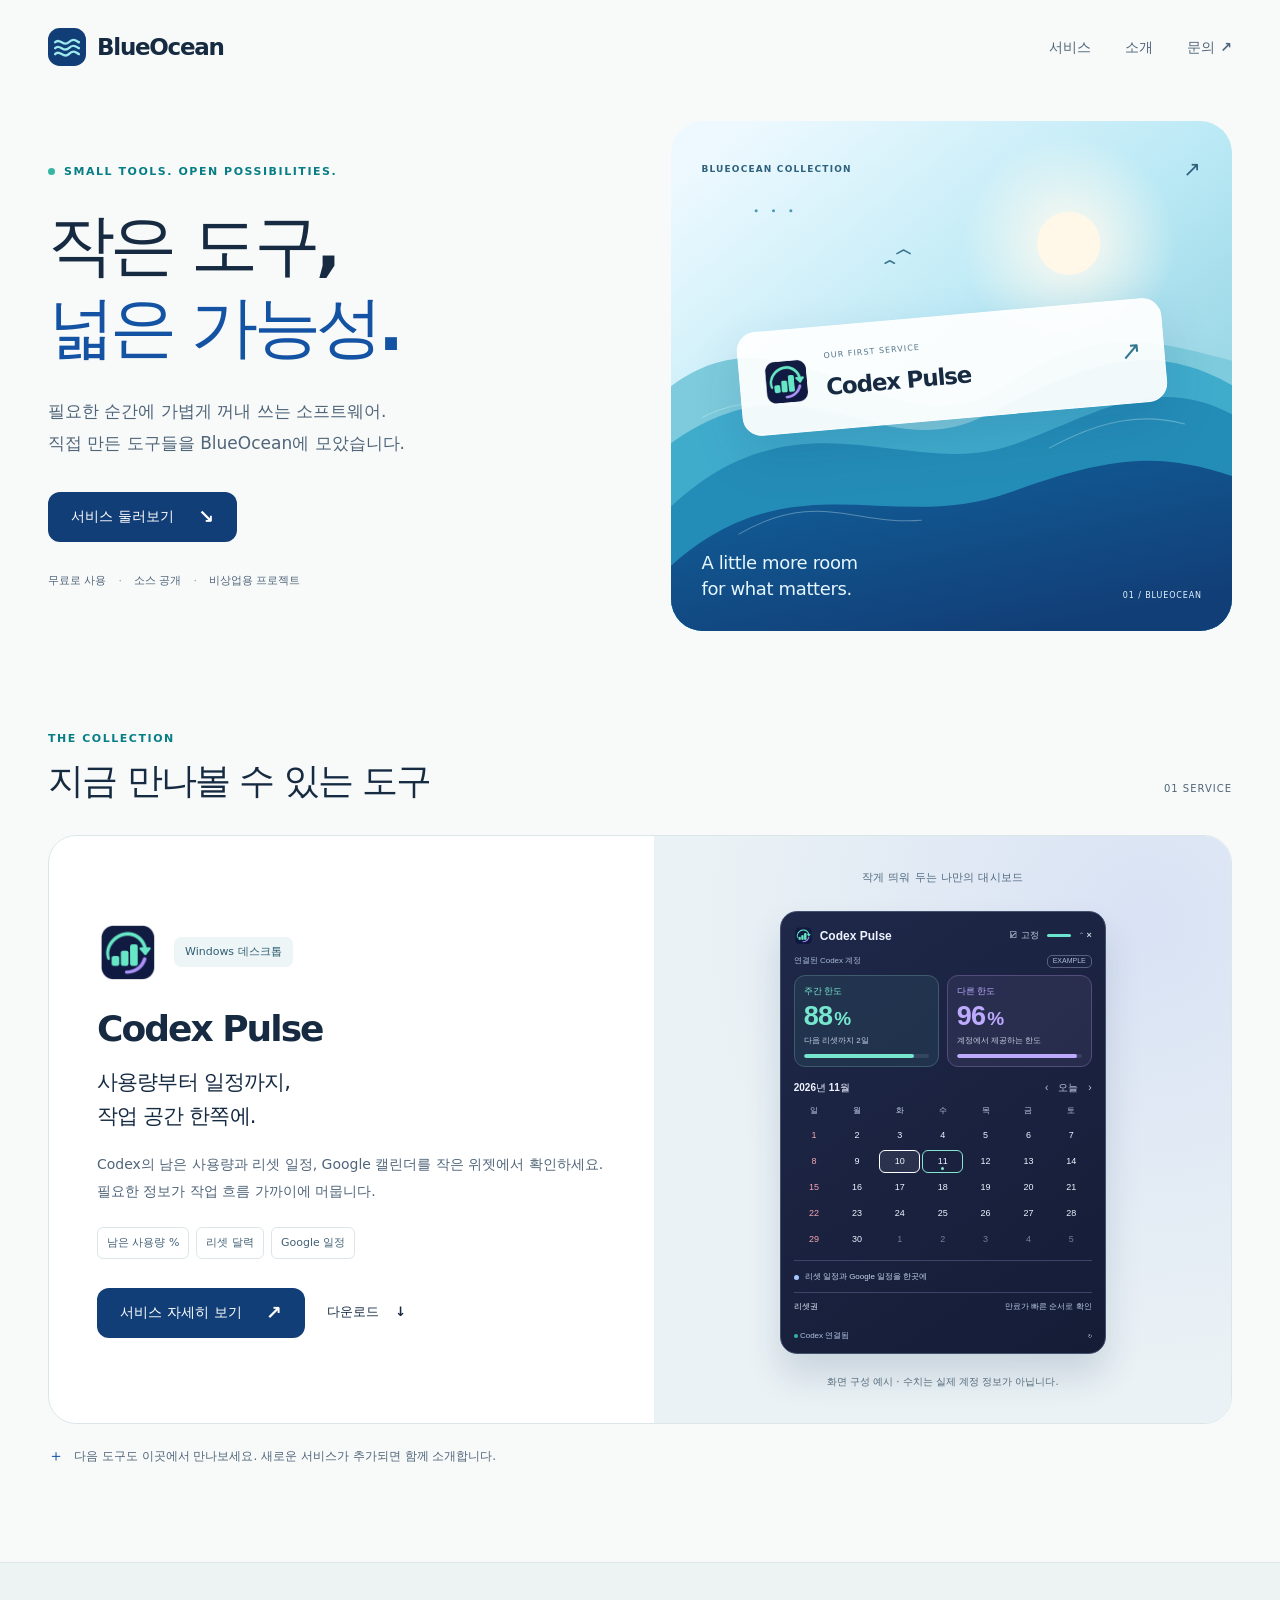
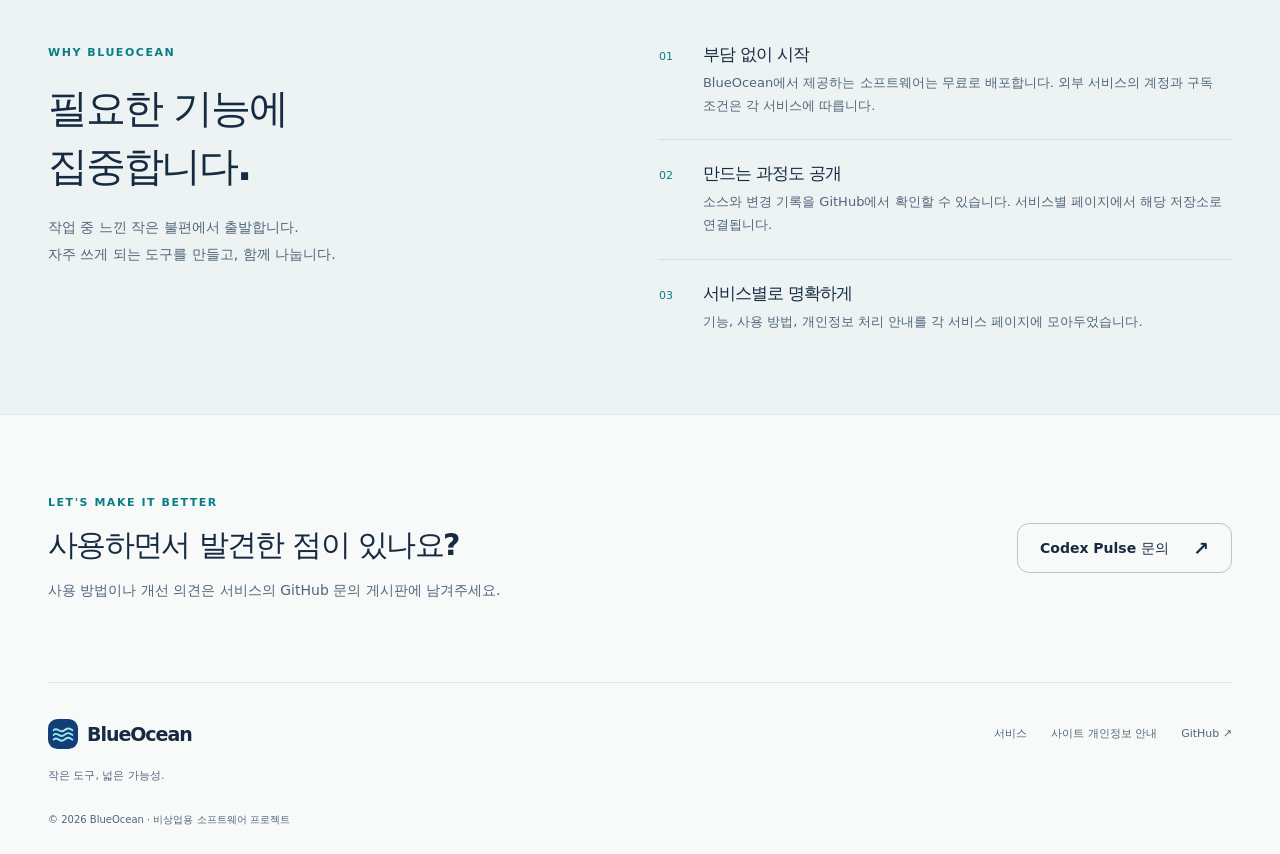
==== public/index.html @ f85aa11f "Build BlueOcean service hub with Codex Pulse pages" ====
<!doctype html>
<html lang="ko">
<head>
  <meta charset="utf-8">
  <meta name="viewport" content="width=device-width, initial-scale=1">
  <meta name="description" content="BlueOcean은 직접 만든 무료 소프트웨어를 소개하고 공유하는 비상업용 프로젝트입니다. 첫 번째 서비스 Codex Pulse를 만나보세요.">
  <meta name="theme-color" content="#f8faf9">
  <meta property="og:title" content="BlueOcean — 작은 도구, 넓은 가능성">
  <meta property="og:description" content="필요한 순간에 가볍게 꺼내 쓰는 도구. BlueOcean의 첫 번째 서비스 Codex Pulse를 만나보세요.">
  <meta property="og:type" content="website">
  <title>BlueOcean — 작은 도구, 넓은 가능성</title>
  <link rel="icon" href="assets/blueocean.svg" type="image/svg+xml">
  <link rel="stylesheet" href="assets/styles.css">
</head>
<body>
  <a class="skip-link" href="#main">본문으로 이동</a>
  <header class="site-header shell">
    <a class="brand" href="./" aria-label="BlueOcean 홈"><img src="assets/blueocean.svg" width="38" height="38" alt=""><span>BlueOcean</span></a>
    <nav aria-label="주 메뉴"><a href="#services">서비스</a><a href="#about">소개</a><a href="#support">문의<span aria-hidden="true"> ↗</span></a></nav>
  </header>
  <main id="main">
    <section class="home-hero shell" aria-labelledby="hero-title">
      <div class="hero-copy">
        <p class="eyebrow"><span class="status-dot" aria-hidden="true"></span> SMALL TOOLS. OPEN POSSIBILITIES.</p>
        <h1 id="hero-title">작은 도구,<br><span>넓은 가능성.</span></h1>
        <p class="hero-description">필요한 순간에 가볍게 꺼내 쓰는 소프트웨어.<br class="desktop-break"> 직접 만든 도구들을 BlueOcean에 모았습니다.</p>
        <a class="button primary" href="#services">서비스 둘러보기 <span aria-hidden="true">↘</span></a>
        <div class="hero-notes"><span>무료로 사용</span><span>소스 공개</span><span>비상업용 프로젝트</span></div>
      </div>
      <div class="ocean-scene">
        <img class="ocean-art" src="assets/ocean.svg" alt="밝은 하늘 아래 여러 겹의 푸른 파도가 이어지는 바다 일러스트" width="1100" height="1000" fetchpriority="high">
        <div class="scene-topline"><span>BLUEOCEAN COLLECTION</span><span aria-hidden="true">↗</span></div>
        <a class="floating-service" href="codexpulse/"><img src="assets/codexpulse.png" width="48" height="48" alt=""><span><small>OUR FIRST SERVICE</small><strong>Codex Pulse</strong></span><span class="floating-arrow" aria-hidden="true">↗</span></a>
        <div class="scene-caption"><span>A little more room<br>for what matters.</span><span class="scene-coordinate">01 / BLUEOCEAN</span></div>
      </div>
    </section>

    <section class="services-section shell" id="services" aria-labelledby="services-title">
      <div class="section-heading"><div><p class="eyebrow">THE COLLECTION</p><h2 id="services-title">지금 만나볼 수 있는 도구</h2></div><span class="section-count">01 SERVICE</span></div>
      <article class="service-feature">
        <div class="service-copy">
          <div class="service-identity"><img src="assets/codexpulse.png" width="62" height="62" alt=""><span class="tag">Windows 데스크톱</span></div>
          <h3>Codex Pulse</h3>
          <p class="service-summary">사용량부터 일정까지,<br>작업 공간 한쪽에.</p>
          <p class="body-copy">Codex의 남은 사용량과 리셋 일정, Google 캘린더를 작은 위젯에서 확인하세요. 필요한 정보가 작업 흐름 가까이에 머뭅니다.</p>
          <ul class="feature-tags" aria-label="주요 기능"><li>남은 사용량 %</li><li>리셋 달력</li><li>Google 일정</li></ul>
          <div class="actions"><a class="button primary" href="codexpulse/">서비스 자세히 보기 <span aria-hidden="true">↗</span></a><a class="text-link" href="codexpulse/#download">다운로드 <span aria-hidden="true">↓</span></a></div>
        </div>
        <div class="product-stage">
          <span class="stage-label">작게 띄워 두는 나만의 대시보드</span>
          <div class="widget-preview" role="img" aria-label="Codex Pulse 구성 예시: 주간 한도는 민트색, 다른 한도는 보라색이며 아래에 달력과 리셋권 목록이 표시됩니다. 수치는 예시입니다.">
            <div class="widget-title"><span><img src="assets/codexpulse.png" width="19" height="19" alt="">Codex Pulse</span><span class="widget-controls" aria-hidden="true">☑ 고정 <i></i>⌃ ×</span></div>
            <div class="widget-account">연결된 Codex 계정 <span>EXAMPLE</span></div>
            <div class="widget-limits"><div class="limit mint"><span>주간 한도</span><strong>88<small>%</small></strong><span>다음 리셋까지 2일</span><div class="progress"><i></i></div></div><div class="limit violet"><span>다른 한도</span><strong>96<small>%</small></strong><span>계정에서 제공하는 한도</span><div class="progress"><i></i></div></div></div>
            <div class="widget-month"><strong>2026년 11월</strong><span aria-hidden="true">‹　오늘　›</span></div>
            <div class="mini-calendar" aria-hidden="true"><b>일</b><b>월</b><b>화</b><b>수</b><b>목</b><b>금</b><b>토</b><span>1</span><span>2</span><span>3</span><span>4</span><span>5</span><span>6</span><span>7</span><span>8</span><span>9</span><span class="selected">10</span><span class="reset-day">11<i></i></span><span>12</span><span>13</span><span>14</span><span>15</span><span>16</span><span>17</span><span>18</span><span>19</span><span>20</span><span>21</span><span>22</span><span>23</span><span>24</span><span>25</span><span>26</span><span>27</span><span>28</span><span>29</span><span>30</span><span class="outside">1</span><span class="outside">2</span><span class="outside">3</span><span class="outside">4</span><span class="outside">5</span></div>
            <div class="widget-events"><span class="calendar-dot" aria-hidden="true"></span><span>리셋 일정과 Google 일정을 한곳에</span></div>
            <div class="widget-reset"><strong>리셋권</strong><span>만료가 빠른 순서로 확인</span></div>
            <div class="widget-footer"><span><i class="status-dot"></i> Codex 연결됨</span><span aria-hidden="true">↻</span></div>
          </div>
          <p class="preview-caption">화면 구성 예시 · 수치는 실제 계정 정보가 아닙니다.</p>
        </div>
      </article>
      <p class="collection-note"><span aria-hidden="true">＋</span> 다음 도구도 이곳에서 만나보세요. 새로운 서비스가 추가되면 함께 소개합니다.</p>
    </section>

    <section class="about-section" id="about" aria-labelledby="about-title"><div class="shell about-grid">
      <div><p class="eyebrow">WHY BLUEOCEAN</p><h2 id="about-title">필요한 기능에<br>집중합니다.</h2><p class="body-copy">작업 중 느낀 작은 불편에서 출발합니다.<br>자주 쓰게 되는 도구를 만들고, 함께 나눕니다.</p></div>
      <div class="principles"><div><span>01</span><div><h3>부담 없이 시작</h3><p>BlueOcean에서 제공하는 소프트웨어는 무료로 배포합니다. 외부 서비스의 계정과 구독 조건은 각 서비스에 따릅니다.</p></div></div><div><span>02</span><div><h3>만드는 과정도 공개</h3><p>소스와 변경 기록을 GitHub에서 확인할 수 있습니다. 서비스별 페이지에서 해당 저장소로 연결됩니다.</p></div></div><div><span>03</span><div><h3>서비스별로 명확하게</h3><p>기능, 사용 방법, 개인정보 처리 안내를 각 서비스 페이지에 모아두었습니다.</p></div></div></div>
    </div></section>

    <section class="support-section shell" id="support" aria-labelledby="support-title"><div><p class="eyebrow">LET'S MAKE IT BETTER</p><h2 id="support-title">사용하면서 발견한 점이 있나요?</h2><p class="body-copy">사용 방법이나 개선 의견은 서비스의 GitHub 문의 게시판에 남겨주세요.</p></div><a class="button secondary" href="https://github.com/BTL-LaserInnovation/CodexPulse/issues">Codex Pulse 문의 <span aria-hidden="true">↗</span></a></section>
  </main>
  <footer class="site-footer shell"><div><a class="brand" href="./"><img src="assets/blueocean.svg" width="30" height="30" alt=""><span>BlueOcean</span></a><p>작은 도구, 넓은 가능성.</p></div><div class="footer-links"><a href="#services">서비스</a><a href="privacy.html">사이트 개인정보 안내</a><a href="https://github.com/BTL-LaserInnovation">GitHub ↗</a></div><p class="copyright">© 2026 BlueOcean · 비상업용 소프트웨어 프로젝트</p></footer>
</body>
</html>
---- public/assets/styles.css ----
@charset "UTF-8";
:root{--ink:#162b42;--muted:#50657a;--blue:#1453a4;--blue-dark:#123e77;--teal:#077e86;--paper:#f8faf9;--line:#dce6e9;--soft:#edf4f5;--radius:28px;font-family:"Segoe UI","Malgun Gothic",system-ui,sans-serif;color-scheme:light;font-synthesis:none;text-rendering:optimizeLegibility}
*{box-sizing:border-box}html{scroll-behavior:smooth;scroll-padding-top:30px}body{margin:0;background:var(--paper);color:var(--ink);line-height:1.75;-webkit-font-smoothing:antialiased}img{display:block;max-width:100%;height:auto}a{color:var(--blue);text-underline-offset:4px}a:hover{color:var(--teal)}a:focus-visible,summary:focus-visible{outline:3px solid #008eaa;outline-offset:6px;border-radius:6px}h1,h2,h3,p{margin-top:0}h1,h2,h3{line-height:1.3;letter-spacing:-.055em}p{word-break:keep-all;overflow-wrap:break-word}h2{font-size:clamp(28px,3.2vw,40px);font-weight:750}button,a{-webkit-tap-highlight-color:transparent}.shell{width:min(1200px,calc(100% - 96px));margin-inline:auto}.skip-link{position:absolute;top:-100px;left:20px;background:var(--ink);color:white;padding:12px 18px;z-index:10}.skip-link:focus{top:12px}.site-header{display:flex;justify-content:space-between;align-items:center;padding-block:27px;gap:24px}.brand{display:inline-flex;align-items:center;gap:11px;color:var(--ink);text-decoration:none;font-size:23px;letter-spacing:-.055em;font-weight:800;white-space:nowrap}.brand:hover{color:var(--blue)}.site-header nav{display:flex;align-items:center;gap:34px}.site-header nav a{color:var(--muted);text-decoration:none;font-size:14px;font-weight:600}.site-header nav a:hover{color:var(--blue)}.home-hero{display:grid;grid-template-columns:1.03fr 1fr;align-items:center;gap:46px;padding-top:27px;padding-bottom:98px}.hero-copy{padding-block:24px}.eyebrow{font-size:11px;font-weight:750;letter-spacing:.14em;color:var(--teal);margin-bottom:22px;display:flex;align-items:center;gap:9px}.status-dot{display:inline-block;width:7px;height:7px;background:#36b6a0;border-radius:50%;flex:none}.hero-copy h1{font-size:clamp(44px,5.25vw,70px);font-weight:800;line-height:1.23;letter-spacing:-.07em;margin-bottom:26px}.hero-copy h1 span{color:var(--blue)}.hero-description{font-size:17px;line-height:1.9;color:var(--muted);margin-bottom:32px}.button{display:inline-flex;align-items:center;justify-content:center;gap:24px;min-height:50px;padding:12px 22px;border-radius:12px;font-size:14px;font-weight:650;line-height:1.5;text-decoration:none;border:1px solid transparent;transition:background .2s,transform .2s}.button:hover{transform:translateY(-2px)}.button span{font-size:19px;line-height:1}.primary{background:var(--blue-dark);color:white}.primary:hover{background:#195a9d;color:white}.secondary{background:transparent;border-color:#b3c7d1;color:var(--ink)}.secondary:hover{background:#e9f1f4;color:var(--blue)}.hero-notes{display:flex;flex-wrap:wrap;gap:0;margin-top:29px;font-size:11px;color:var(--muted)}.hero-notes span+span:before{content:"·";margin-inline:12px;color:#849cae}.ocean-scene{position:relative;aspect-ratio:1.1;isolation:isolate}.ocean-art{width:100%;height:100%;object-fit:cover;border-radius:32px}.scene-topline{position:absolute;inset:30px 30px auto;display:flex;justify-content:space-between;align-items:center;font-size:9px;color:#2d617c;letter-spacing:.13em;font-weight:700}.scene-topline span:last-child{font-size:21px;font-weight:400}.floating-service{position:absolute;top:38%;left:12%;right:12%;display:flex;align-items:center;gap:15px;padding:22px;background:#ffffffed;border:1px solid #fff;border-radius:19px;box-shadow:0 20px 50px #123e7726;text-decoration:none;color:var(--ink);transform:rotate(-5deg);transition:transform .3s}.floating-service:hover{transform:rotate(-2deg) translateY(-4px);color:var(--blue)}.floating-service img{border-radius:12px}.floating-service small{display:block;color:#55768b;font-size:8px;letter-spacing:.13em;margin-bottom:4px}.floating-service strong{font-size:23px;letter-spacing:-.05em}.floating-arrow{margin-left:auto;font-size:25px;color:#32758f}.scene-caption{position:absolute;inset:auto 30px 30px;display:flex;align-items:flex-end;justify-content:space-between;color:#e5f7ff;font-size:18px;line-height:1.4;letter-spacing:-.02em}.scene-coordinate{font-size:8px;letter-spacing:.11em}.services-section{padding-bottom:95px}.section-heading{display:flex;justify-content:space-between;align-items:flex-end;gap:20px;margin-bottom:30px}.section-heading .eyebrow{margin-bottom:10px}.section-heading h2{margin:0;font-size:clamp(26px,3vw,36px)}.section-count{font-size:10px;letter-spacing:.1em;white-space:nowrap;color:var(--muted);padding-bottom:7px}.service-feature{display:grid;grid-template-columns:1.05fr 1fr;overflow:hidden;background:white;border:1px solid var(--line);border-radius:var(--radius)}.service-copy{padding:49px 48px;align-self:center}.service-identity{display:flex;align-items:center;gap:15px;margin-bottom:23px}.service-identity img{border-radius:16px}.tag{display:inline-block;padding:5px 11px;background:#edf5f7;color:#315e73;border-radius:7px;font-size:11px}.service-copy h3{font-size:36px;letter-spacing:-.055em;margin-bottom:13px}.service-summary{font-size:21px;line-height:1.6;letter-spacing:-.04em;margin-bottom:18px}.body-copy{font-size:14px;color:var(--muted);line-height:1.9}.feature-tags{display:flex;flex-wrap:wrap;gap:7px;list-style:none;padding:0;margin:23px 0 29px}.feature-tags li{font-size:11px;color:#426176;padding:5px 9px;border:1px solid var(--line);border-radius:6px}.actions{display:flex;align-items:center;flex-wrap:wrap;gap:22px}.text-link{font-size:13px;color:var(--ink);text-decoration:none;font-weight:650}.text-link span{margin-left:12px}.product-stage{display:flex;flex-direction:column;align-items:center;justify-content:center;padding:32px 24px;background:radial-gradient(ellipse at 85% 15%,#d9e2f4,transparent 65%),#eaf2f5;min-width:0}.stage-label{color:#516a80;font-size:11px;letter-spacing:.025em;margin-bottom:24px}.widget-preview{width:min(100%,326px);padding:14px 13px 11px;background:linear-gradient(145deg,#1f2849,#151c36);color:#eef4ff;border:1px solid #43506e;border-radius:17px;box-shadow:0 22px 35px #16305d26;font-family:"Segoe UI","Malgun Gothic",sans-serif;font-size:10px;line-height:1.5}.widget-title{display:flex;align-items:center;justify-content:space-between;gap:8px;font-weight:700;font-size:12px}.widget-title>span:first-child{display:flex;align-items:center;gap:7px}.widget-controls{font-size:9px;color:#c2d6e1;display:flex;align-items:center;gap:8px}.widget-controls i{display:inline-block;width:24px;height:3px;border-radius:10px;background:#6ce3ce}.widget-account{display:flex;justify-content:space-between;color:#a9b9d5;font-size:8px;padding:10px 0 7px}.widget-account>span{font-size:7px;border:1px solid #586184;padding:0 5px;border-radius:5px}.widget-limits{display:grid;grid-template-columns:1fr 1fr;gap:8px}.limit{padding:9px 9px 8px;border:1px solid #3e5b6d;background:#294a5b66;border-radius:11px;display:flex;flex-direction:column;gap:1px;min-width:0}.mint{color:#76e7ce}.violet{color:#bdaaff;background:#61558433;border-color:#544c7a}.limit>span:first-child{font-size:9px;font-weight:700}.limit strong{font-size:27px;letter-spacing:-.03em;line-height:1.3}.limit strong small{font-size:19px;margin-left:2px}.limit>span:nth-of-type(2){font-size:8px;color:#c7d1e6;white-space:normal}.progress{height:4px;background:#8093b333;border-radius:10px;margin-top:6px;overflow:hidden}.progress i{display:block;width:88%;height:100%;background:#76e7ce;border-radius:10px}.violet .progress i{width:96%;background:#bdaaff}.widget-month{display:flex;justify-content:space-between;margin-top:13px;margin-bottom:6px;font-size:10px}.widget-month>span{color:#c0cce2}.mini-calendar{display:grid;grid-template-columns:repeat(7,minmax(0,1fr));text-align:center;gap:3px 2px}.mini-calendar b{font-size:8px;font-weight:500;color:#c2cee5;padding:4px 0}.mini-calendar>span{position:relative;display:grid;place-items:center;height:23px;font-size:9px;border:1px solid transparent;border-radius:6px}.mini-calendar>span:nth-child(7n+1){color:#f8a6b3}.mini-calendar .selected{border-color:#fff;background:#ffffff12}.mini-calendar .reset-day{border-color:#87e6cf}.reset-day i{position:absolute;width:3px;height:3px;border-radius:50%;background:#8de8cf;bottom:2px}.mini-calendar .outside{color:#71809d}.widget-events{display:flex;align-items:center;gap:6px;border-top:1px solid #3a4567;padding-block:10px 9px;margin-top:9px;font-size:8px;color:#c8d4eb}.calendar-dot{width:5px;height:5px;background:#a4c9ff;border-radius:50%}.widget-reset{display:flex;justify-content:space-between;font-size:8px;padding-block:8px;border-top:1px solid #3a4567}.widget-reset>span{color:#b9c8e5}.widget-footer{display:flex;justify-content:space-between;font-size:8px;color:#afc2e0;padding-top:9px}.widget-footer .status-dot{width:4px;height:4px}.preview-caption{font-size:10px;color:#526a7c;margin:19px 0 0;text-align:center}.collection-note{display:flex;gap:10px;align-items:flex-start;font-size:12px;color:var(--muted);margin:22px 0 0}.collection-note>span{color:var(--blue);font-size:16px;line-height:1.3}.about-section{padding-block:80px;background:#edf3f3;border-block:1px solid var(--line)}.about-grid{display:grid;grid-template-columns:1fr 1.1fr;gap:90px}.about-grid h2{line-height:1.45;margin-bottom:19px}.about-grid .eyebrow{margin-bottom:17px}.principles>div{display:grid;grid-template-columns:24px 1fr;gap:20px;padding-block:22px;border-bottom:1px solid #cedee0}.principles>div:first-child{padding-top:0}.principles>div:last-child{border:0;padding-bottom:0}.principles>div>span{font-size:11px;color:var(--teal);padding-top:4px}.principles h3{font-size:17px;margin:0 0 7px}.principles p{font-size:13px;color:var(--muted);margin:0}.support-section{display:flex;align-items:center;justify-content:space-between;gap:40px;padding-block:78px}.support-section .eyebrow{margin-bottom:13px}.support-section h2{font-size:clamp(24px,3vw,30px);margin-bottom:13px}.support-section .body-copy{margin:0}.support-section>.button{flex:none}.site-footer{border-top:1px solid var(--line);padding-block:35px 26px;display:grid;grid-template-columns:1fr auto;gap:25px}.site-footer .brand{font-size:19px;gap:9px}.site-footer>div>p{font-size:11px;color:var(--muted);margin:8px 0 0}.footer-links{display:flex;gap:24px;align-items:flex-start;padding-top:6px}.footer-links a{font-size:11px;color:var(--muted);text-decoration:none}.footer-links a:hover{color:var(--blue)}.copyright{grid-column:1/-1;font-size:10px;color:var(--muted);margin:0}
/* Service detail and policy pages share the BlueOcean navigation and typography. */
.breadcrumb{display:flex;gap:10px;align-items:center;font-size:12px;color:var(--muted);padding-top:26px}.breadcrumb a{text-decoration:none}.product-hero{display:grid;grid-template-columns:1.05fr 1fr;gap:68px;align-items:center;padding-block:42px 70px}.product-heading{display:flex;align-items:center;gap:16px;margin-bottom:25px}.product-heading img{border-radius:18px}.product-heading .eyebrow{margin:0 0 6px}.product-heading>div>p:last-child{font-size:12px;color:var(--muted);margin:0}.product-hero h1{font-size:clamp(36px,4.4vw,58px);line-height:1.3;margin-bottom:23px}.product-hero .hero-description{font-size:16px;margin-bottom:24px}.product-hero .product-stage{border-radius:var(--radius);padding-block:35px}.download-note{font-size:11px;color:var(--muted);margin:18px 0 0}.detail-section{padding-block:58px;border-top:1px solid var(--line)}.detail-section>.eyebrow{margin-bottom:13px}.detail-section h2{margin-bottom:28px}.detail-grid{display:grid;grid-template-columns:repeat(3,1fr);gap:35px}.detail-grid h3{font-size:19px;margin-bottom:12px}.detail-grid .number{display:block;font-size:11px;color:var(--teal);margin-bottom:16px}.detail-grid p{font-size:14px;color:var(--muted);margin:0}.google-block{display:grid;grid-template-columns:.8fr 1.2fr;gap:65px}.google-block h2{font-size:31px}.notice{padding:18px 20px;border:1px solid #c5d8e9;background:#eef4fb;color:#365d7f;border-radius:12px;font-size:13px;margin:22px 0}.notice strong{color:var(--blue-dark)}.permissions{margin:0;padding:0;list-style:none}.permissions li{padding-block:17px;border-bottom:1px solid var(--line);font-size:13px;color:var(--muted)}.permissions li:first-child{padding-top:0}.permissions strong{display:block;color:var(--ink);font-size:14px;margin-bottom:4px}.detail-section a:not(.button){font-size:inherit}.download-panel{padding:40px;background:var(--blue-dark);border-radius:var(--radius);color:white;display:grid;grid-template-columns:1fr auto;gap:24px;align-items:center}.download-panel h2{margin:0 0 14px;font-size:30px}.download-panel p{color:#d3e6f7;font-size:14px;margin:0;max-width:620px}.download-panel .button{background:#c7edf0;color:#123d56;white-space:nowrap}.download-panel .button:hover{background:#e1f9f5}.requirements{display:flex;gap:10px 28px;flex-wrap:wrap;list-style:none;padding:0;margin:22px 0 0;color:var(--muted);font-size:12px}.requirements li:before{content:"✓";margin-right:7px;color:var(--teal)}.faq-list{max-width:900px}.faq-list details{padding:20px 0;border-bottom:1px solid var(--line)}.faq-list summary{cursor:pointer;font-size:15px;font-weight:650;padding-right:12px}.faq-list details p{font-size:14px;color:var(--muted);margin:16px 0 0}.service-disclaimer{font-size:11px;color:var(--muted);padding-block:26px 42px;margin:0}.policy{max-width:850px;padding-block:45px 70px}.policy h1{font-size:clamp(32px,4vw,46px);margin-bottom:14px}.policy .updated{font-size:12px;color:var(--muted);margin-bottom:30px}.policy h2{font-size:22px;margin-top:38px;margin-bottom:13px;letter-spacing:-.035em}.policy p,.policy li{font-size:14px;color:var(--muted)}.policy li{margin-block:10px}.policy strong{color:var(--ink)}.policy ul,.policy ol{padding-left:23px}.policy code{font-family:Consolas,monospace;font-size:12px;background:#eaf0f5;color:#315879;padding:2px 5px;border-radius:4px;overflow-wrap:anywhere}.policy .eyebrow{margin-bottom:16px}.policy-nav{display:flex;flex-wrap:wrap;gap:12px 24px;border-top:1px solid var(--line);margin-top:36px;padding-top:20px;font-size:13px}.simple-header{border-bottom:1px solid var(--line)}
@media(min-width:1400px){.home-hero{gap:66px}.hero-copy h1{font-size:74px}}
@media(max-width:1000px){.shell{width:calc(100% - 64px)}.home-hero{gap:28px;padding-bottom:70px}.hero-copy h1{font-size:clamp(42px,5.6vw,58px)}.hero-description{font-size:15px}.floating-service{left:8%;right:8%;padding:17px;gap:10px}.floating-service strong{font-size:19px}.floating-service img{width:40px}.scene-caption{font-size:15px}.scene-coordinate{font-size:7px}.service-copy{padding:35px 30px}.service-copy h3{font-size:30px}.about-grid{gap:45px}.actions{gap:16px}.service-feature .button{gap:15px;padding-inline:16px}.product-hero{gap:35px}.detail-grid{gap:25px}.google-block{gap:35px}.support-section{gap:25px}}
@media(max-width:740px){.shell{width:calc(100% - 40px)}.site-header{padding-block:22px;gap:18px}.site-header .brand{font-size:21px;gap:8px}.site-header .brand img{width:32px}.site-header nav{gap:18px}.site-header nav a{font-size:12px}.home-hero{grid-template-columns:1fr;gap:30px;padding-top:10px;padding-bottom:62px}.hero-copy{padding-block:20px 0}.hero-copy h1{font-size:clamp(45px,8.5vw,62px)}.hero-description{font-size:15px}.hero-copy .eyebrow{font-size:9px}.hero-notes{margin-top:23px}.ocean-scene{aspect-ratio:1.4;width:100%;max-width:560px;justify-self:center}.ocean-art{object-position:center 62%;border-radius:24px}.scene-topline{inset:22px 24px auto}.scene-caption{inset:auto 24px 22px}.floating-service{top:35%;left:15%;right:15%;padding:17px 20px}.floating-service strong{font-size:21px}.scene-coordinate{font-size:8px}.section-heading{margin-bottom:23px}.section-heading h2{font-size:26px}.section-count{font-size:9px}.service-feature{grid-template-columns:1fr;border-radius:24px}.service-copy{padding:30px}.service-identity{margin-bottom:20px}.service-copy h3{font-size:32px}.service-summary{font-size:21px}.body-copy{font-size:14px}.product-stage{padding:30px 24px}.widget-preview{max-width:326px}.services-section{padding-bottom:60px}.collection-note{font-size:11px}.about-section{padding-block:52px}.about-grid{grid-template-columns:1fr;gap:33px}.about-grid h2{font-size:32px}.support-section{padding-block:52px;align-items:flex-start;flex-direction:column;gap:23px}.support-section h2{font-size:25px}.site-footer{grid-template-columns:1fr;gap:22px;padding-top:28px}.footer-links{flex-wrap:wrap;gap:15px 23px;padding:0}.copyright{grid-column:auto}.product-hero{grid-template-columns:1fr;gap:30px;padding-block:32px 50px}.product-hero h1{font-size:40px}.detail-section{padding-block:40px}.detail-section h2{font-size:28px}.detail-grid{grid-template-columns:1fr;gap:30px}.detail-grid .number{margin-bottom:8px}.google-block{grid-template-columns:1fr;gap:20px}.google-block h2{font-size:28px}.download-panel{grid-template-columns:1fr;padding:28px;gap:25px;border-radius:22px}.download-panel h2{font-size:26px}.download-panel .button{justify-self:start}.requirements{gap:10px 20px}.policy{padding-top:32px}.policy h2{font-size:20px}.policy p,.policy li{font-size:14px}.breadcrumb{padding-top:15px}.simple-header nav{gap:15px}.simple-header nav a{font-size:11px}}
@media(max-width:380px){.shell{width:calc(100% - 32px)}.site-header .brand{font-size:19px}.site-header nav{gap:13px}.hero-copy h1{font-size:44px}.section-heading{gap:12px}.section-heading h2{font-size:23px}.service-copy{padding:25px}.floating-service{left:9%;right:9%}.floating-service strong{font-size:19px}.scene-caption{font-size:13px}.hero-notes span+span:before{margin-inline:8px}.simple-header{flex-wrap:wrap}.simple-header nav{width:100%;justify-content:flex-start}.actions{gap:20px}.product-hero h1{font-size:35px}}
@media(prefers-reduced-motion:reduce){html{scroll-behavior:auto}*,*::before,*::after{transition:none!important;animation:none!important}}
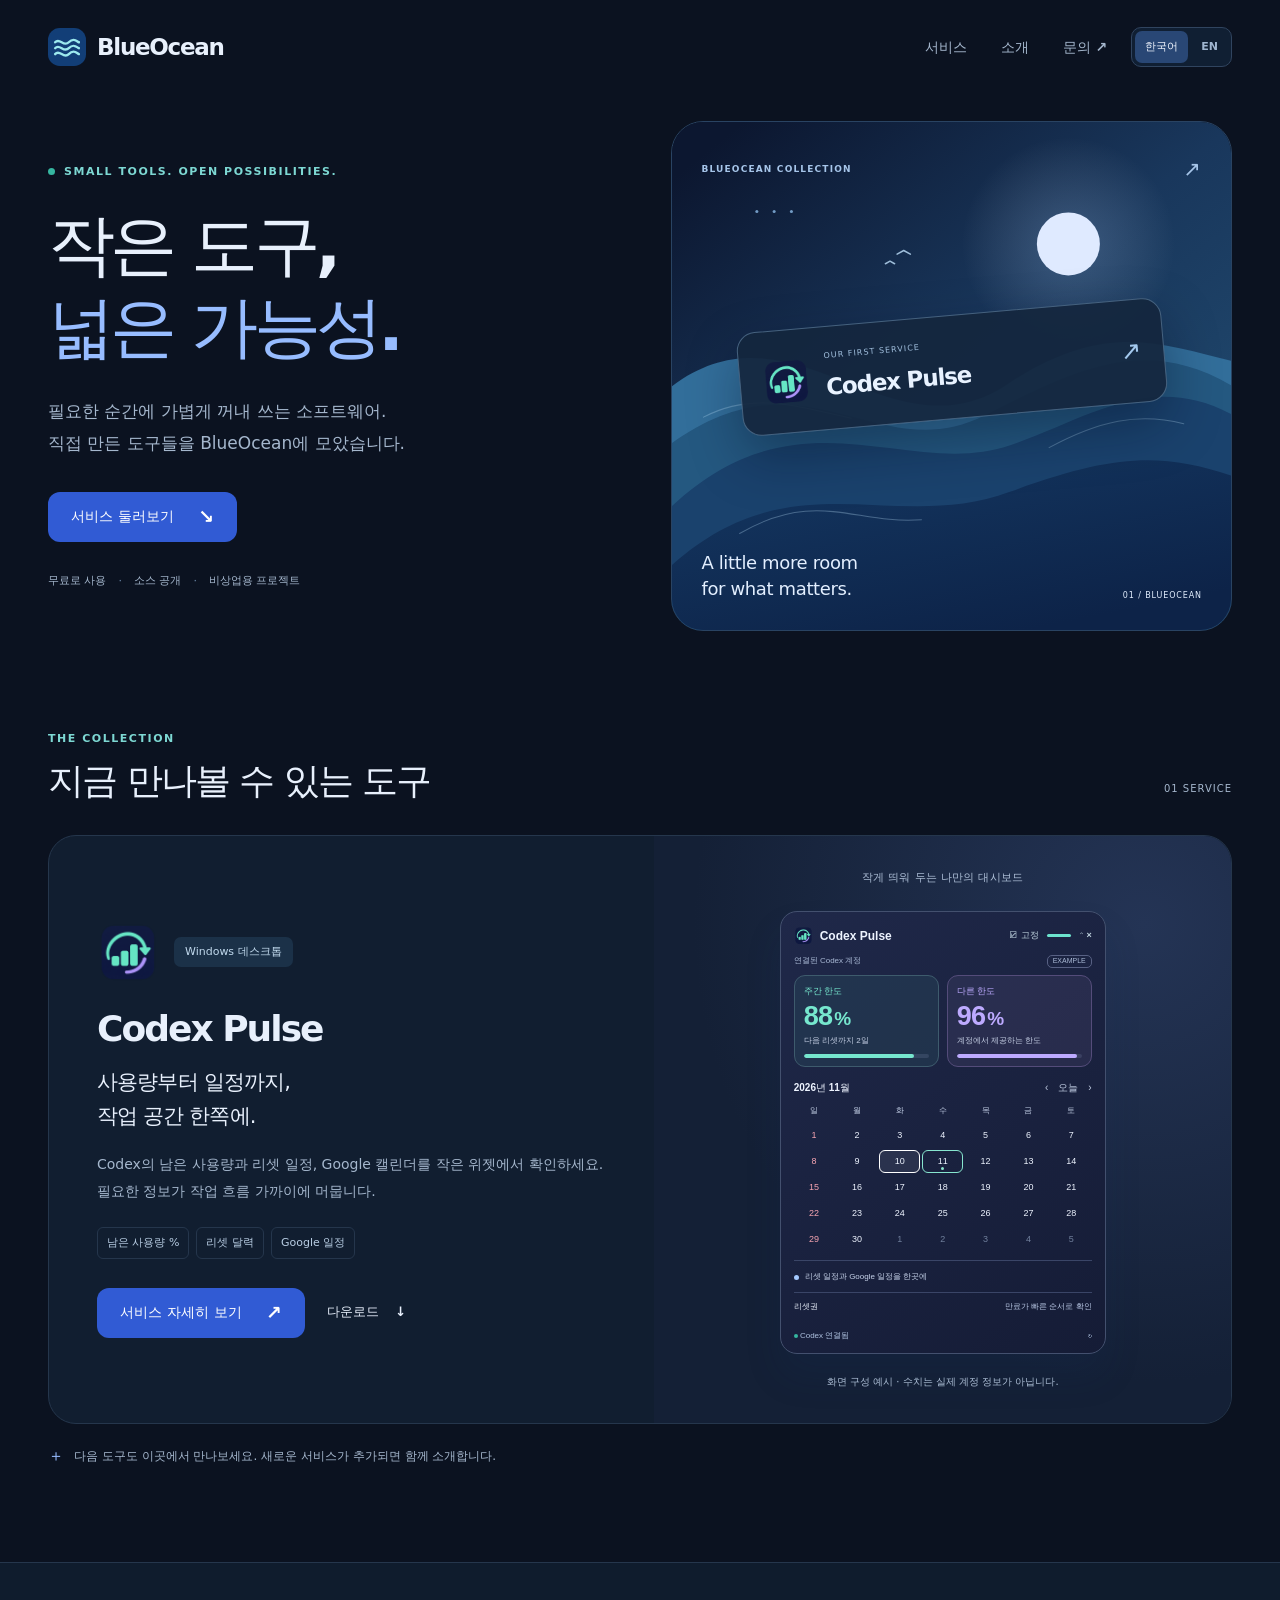
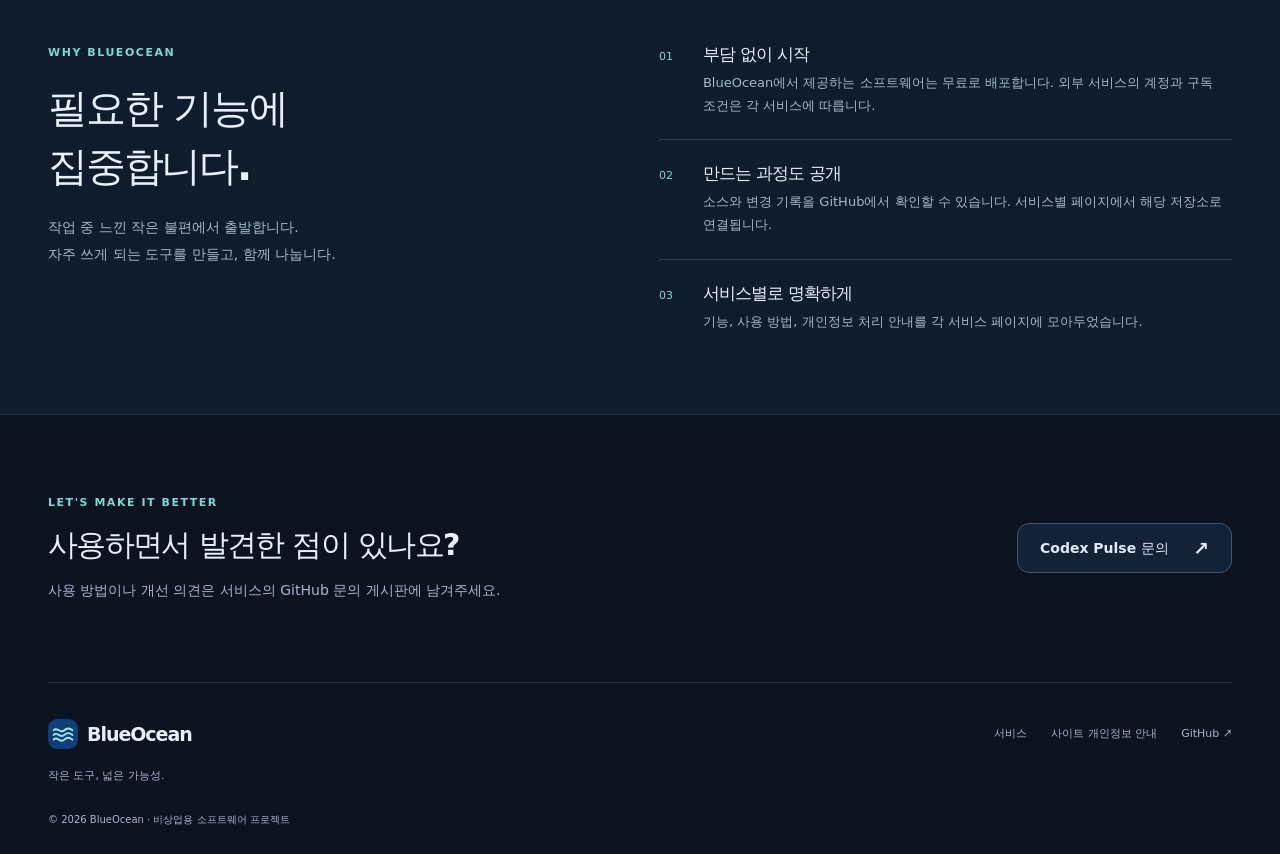
==== commit 201da820: "Add BlueOcean dark theme and Korean-English language switching" ====
--- a/public/index.html
+++ b/public/index.html
@@ -3,32 +3,32 @@
 <head>
   <meta charset="utf-8">
   <meta name="viewport" content="width=device-width, initial-scale=1">
-  <meta name="description" content="BlueOcean은 직접 만든 무료 소프트웨어를 소개하고 공유하는 비상업용 프로젝트입니다. 첫 번째 서비스 Codex Pulse를 만나보세요.">
-  <meta name="theme-color" content="#f8faf9">
-  <meta property="og:title" content="BlueOcean — 작은 도구, 넓은 가능성">
-  <meta property="og:description" content="필요한 순간에 가볍게 꺼내 쓰는 도구. BlueOcean의 첫 번째 서비스 Codex Pulse를 만나보세요.">
+  <meta name="description" content="BlueOcean은 직접 만든 무료 소프트웨어를 소개하고 공유하는 비상업용 프로젝트입니다. 첫 번째 서비스 Codex Pulse를 만나보세요." data-en-content="BlueOcean is a non-commercial collection of free software with publicly available source code. Discover Codex Pulse, its first service.">
+  <meta name="theme-color" content="#0b1220">
+  <meta property="og:title" content="BlueOcean — 작은 도구, 넓은 가능성" data-en-content="BlueOcean — Small tools, open possibilities">
+  <meta property="og:description" content="필요한 순간에 가볍게 꺼내 쓰는 도구. BlueOcean의 첫 번째 서비스 Codex Pulse를 만나보세요." data-en-content="BlueOcean is a non-commercial collection of free software with publicly available source code. Discover Codex Pulse, its first service.">
   <meta property="og:type" content="website">
-  <title>BlueOcean — 작은 도구, 넓은 가능성</title>
+  <title data-en="BlueOcean — Small tools, open possibilities">BlueOcean — 작은 도구, 넓은 가능성</title>
   <link rel="icon" href="assets/blueocean.svg" type="image/svg+xml">
-  <link rel="stylesheet" href="assets/styles.css">
-</head>
+  <link rel="stylesheet" href="assets/styles.css?v=20261110-dark">
+<script src="assets/language.js?v=20261110-dark" defer></script></head>
 <body>
-  <a class="skip-link" href="#main">본문으로 이동</a>
+  <a class="skip-link" href="#main" data-en="Skip to content">본문으로 이동</a>
   <header class="site-header shell">
-    <a class="brand" href="./" aria-label="BlueOcean 홈"><img src="assets/blueocean.svg" width="38" height="38" alt=""><span>BlueOcean</span></a>
-    <nav aria-label="주 메뉴"><a href="#services">서비스</a><a href="#about">소개</a><a href="#support">문의<span aria-hidden="true"> ↗</span></a></nav>
-  </header>
+    <a class="brand" href="./" aria-label="BlueOcean 홈" data-en-aria-label="BlueOcean home"><img src="assets/blueocean.svg" width="38" height="38" alt=""><span>BlueOcean</span></a>
+    <nav aria-label="주 메뉴" data-en-aria-label="Main navigation"><a href="#services" data-en="Services">서비스</a><a href="#about" data-en="About">소개</a><a href="#support" data-en="Contact&lt;span aria-hidden=&quot;true&quot;&gt; ↗&lt;/span&gt;">문의<span aria-hidden="true"> ↗</span></a></nav>
+  <div class="language-switch" role="group" aria-label="언어 선택" data-en-aria-label="Choose language"><button type="button" data-language="ko" lang="ko" aria-label="한국어로 보기" data-en-aria-label="View in Korean" aria-pressed="true">한국어</button><button type="button" data-language="en" lang="en" aria-label="영어로 보기" data-en-aria-label="View in English" aria-pressed="false">EN</button></div></header>
   <main id="main">
     <section class="home-hero shell" aria-labelledby="hero-title">
       <div class="hero-copy">
         <p class="eyebrow"><span class="status-dot" aria-hidden="true"></span> SMALL TOOLS. OPEN POSSIBILITIES.</p>
-        <h1 id="hero-title">작은 도구,<br><span>넓은 가능성.</span></h1>
-        <p class="hero-description">필요한 순간에 가볍게 꺼내 쓰는 소프트웨어.<br class="desktop-break"> 직접 만든 도구들을 BlueOcean에 모았습니다.</p>
-        <a class="button primary" href="#services">서비스 둘러보기 <span aria-hidden="true">↘</span></a>
-        <div class="hero-notes"><span>무료로 사용</span><span>소스 공개</span><span>비상업용 프로젝트</span></div>
+        <h1 id="hero-title" data-en="Small tools.&lt;br&gt;&lt;span&gt;Open possibilities.&lt;/span&gt;">작은 도구,<br><span>넓은 가능성.</span></h1>
+        <p class="hero-description" data-en="Software to reach for when you need it.&lt;br class=&quot;desktop-break&quot;&gt; A collection of tools made and shared by BlueOcean.">필요한 순간에 가볍게 꺼내 쓰는 소프트웨어.<br class="desktop-break"> 직접 만든 도구들을 BlueOcean에 모았습니다.</p>
+        <a class="button primary" href="#services" data-en="Explore services &lt;span aria-hidden=&quot;true&quot;&gt;↘&lt;/span&gt;">서비스 둘러보기 <span aria-hidden="true">↘</span></a>
+        <div class="hero-notes"><span data-en="Free to use">무료로 사용</span><span data-en="Public source code">소스 공개</span><span data-en="Non-commercial project">비상업용 프로젝트</span></div>
       </div>
       <div class="ocean-scene">
-        <img class="ocean-art" src="assets/ocean.svg" alt="밝은 하늘 아래 여러 겹의 푸른 파도가 이어지는 바다 일러스트" width="1100" height="1000" fetchpriority="high">
+        <img class="ocean-art" src="assets/ocean.svg?v=20261110-dark" alt="달빛과 갈매기, 여러 겹의 푸른 파도가 있는 밤바다 일러스트" data-en-alt="Layered blue ocean waves, birds, and moonlight beneath a dark sky" width="1100" height="1000" fetchpriority="high">
         <div class="scene-topline"><span>BLUEOCEAN COLLECTION</span><span aria-hidden="true">↗</span></div>
         <a class="floating-service" href="codexpulse/"><img src="assets/codexpulse.png" width="48" height="48" alt=""><span><small>OUR FIRST SERVICE</small><strong>Codex Pulse</strong></span><span class="floating-arrow" aria-hidden="true">↗</span></a>
         <div class="scene-caption"><span>A little more room<br>for what matters.</span><span class="scene-coordinate">01 / BLUEOCEAN</span></div>
@@ -36,19 +36,19 @@
     </section>
 
     <section class="services-section shell" id="services" aria-labelledby="services-title">
-      <div class="section-heading"><div><p class="eyebrow">THE COLLECTION</p><h2 id="services-title">지금 만나볼 수 있는 도구</h2></div><span class="section-count">01 SERVICE</span></div>
+      <div class="section-heading"><div><p class="eyebrow">THE COLLECTION</p><h2 id="services-title" data-en="Tools ready to meet you">지금 만나볼 수 있는 도구</h2></div><span class="section-count">01 SERVICE</span></div>
       <article class="service-feature">
         <div class="service-copy">
-          <div class="service-identity"><img src="assets/codexpulse.png" width="62" height="62" alt=""><span class="tag">Windows 데스크톱</span></div>
+          <div class="service-identity"><img src="assets/codexpulse.png" width="62" height="62" alt=""><span class="tag" data-en="Windows desktop">Windows 데스크톱</span></div>
           <h3>Codex Pulse</h3>
-          <p class="service-summary">사용량부터 일정까지,<br>작업 공간 한쪽에.</p>
-          <p class="body-copy">Codex의 남은 사용량과 리셋 일정, Google 캘린더를 작은 위젯에서 확인하세요. 필요한 정보가 작업 흐름 가까이에 머뭅니다.</p>
-          <ul class="feature-tags" aria-label="주요 기능"><li>남은 사용량 %</li><li>리셋 달력</li><li>Google 일정</li></ul>
-          <div class="actions"><a class="button primary" href="codexpulse/">서비스 자세히 보기 <span aria-hidden="true">↗</span></a><a class="text-link" href="codexpulse/#download">다운로드 <span aria-hidden="true">↓</span></a></div>
+          <p class="service-summary" data-en="From usage to schedules,&lt;br&gt;at the edge of your workspace.">사용량부터 일정까지,<br>작업 공간 한쪽에.</p>
+          <p class="body-copy" data-en="Keep remaining Codex usage, reset dates, and Google Calendar in a small widget. The information you need stays close to your work.">Codex의 남은 사용량과 리셋 일정, Google 캘린더를 작은 위젯에서 확인하세요. 필요한 정보가 작업 흐름 가까이에 머뭅니다.</p>
+          <ul class="feature-tags" aria-label="주요 기능" data-en-aria-label="Key features"><li data-en="Remaining usage %">남은 사용량 %</li><li data-en="Reset calendar">리셋 달력</li><li data-en="Google events">Google 일정</li></ul>
+          <div class="actions"><a class="button primary" href="codexpulse/" data-en="Explore Codex Pulse &lt;span aria-hidden=&quot;true&quot;&gt;↗&lt;/span&gt;">서비스 자세히 보기 <span aria-hidden="true">↗</span></a><a class="text-link" href="codexpulse/#download" data-en="Download &lt;span aria-hidden=&quot;true&quot;&gt;↓&lt;/span&gt;">다운로드 <span aria-hidden="true">↓</span></a></div>
         </div>
         <div class="product-stage">
-          <span class="stage-label">작게 띄워 두는 나만의 대시보드</span>
-          <div class="widget-preview" role="img" aria-label="Codex Pulse 구성 예시: 주간 한도는 민트색, 다른 한도는 보라색이며 아래에 달력과 리셋권 목록이 표시됩니다. 수치는 예시입니다.">
+          <span class="stage-label" data-en="Your small, always-nearby dashboard">작게 띄워 두는 나만의 대시보드</span>
+          <div class="widget-preview" role="img" aria-label="Codex Pulse 구성 예시: 주간 한도는 민트색, 다른 한도는 보라색이며 아래에 달력과 리셋권 목록이 표시됩니다. 수치는 예시입니다." data-en-aria-label="Illustrative Codex Pulse widget: weekly limits in mint, other limits in purple, a calendar, and reset-pass information. Values are examples.">
             <div class="widget-title"><span><img src="assets/codexpulse.png" width="19" height="19" alt="">Codex Pulse</span><span class="widget-controls" aria-hidden="true">☑ 고정 <i></i>⌃ ×</span></div>
             <div class="widget-account">연결된 Codex 계정 <span>EXAMPLE</span></div>
             <div class="widget-limits"><div class="limit mint"><span>주간 한도</span><strong>88<small>%</small></strong><span>다음 리셋까지 2일</span><div class="progress"><i></i></div></div><div class="limit violet"><span>다른 한도</span><strong>96<small>%</small></strong><span>계정에서 제공하는 한도</span><div class="progress"><i></i></div></div></div>
@@ -58,19 +58,19 @@
             <div class="widget-reset"><strong>리셋권</strong><span>만료가 빠른 순서로 확인</span></div>
             <div class="widget-footer"><span><i class="status-dot"></i> Codex 연결됨</span><span aria-hidden="true">↻</span></div>
           </div>
-          <p class="preview-caption">화면 구성 예시 · 수치는 실제 계정 정보가 아닙니다.</p>
+          <p class="preview-caption" data-en="Illustrative preview &#183; Values are not from a real account.">화면 구성 예시 · 수치는 실제 계정 정보가 아닙니다.</p>
         </div>
       </article>
-      <p class="collection-note"><span aria-hidden="true">＋</span> 다음 도구도 이곳에서 만나보세요. 새로운 서비스가 추가되면 함께 소개합니다.</p>
+      <p class="collection-note" data-en="&lt;span aria-hidden=&quot;true&quot;&gt;＋&lt;/span&gt; More tools will find a home here. New services will be introduced as they become available."><span aria-hidden="true">＋</span> 다음 도구도 이곳에서 만나보세요. 새로운 서비스가 추가되면 함께 소개합니다.</p>
     </section>
 
     <section class="about-section" id="about" aria-labelledby="about-title"><div class="shell about-grid">
-      <div><p class="eyebrow">WHY BLUEOCEAN</p><h2 id="about-title">필요한 기능에<br>집중합니다.</h2><p class="body-copy">작업 중 느낀 작은 불편에서 출발합니다.<br>자주 쓰게 되는 도구를 만들고, 함께 나눕니다.</p></div>
-      <div class="principles"><div><span>01</span><div><h3>부담 없이 시작</h3><p>BlueOcean에서 제공하는 소프트웨어는 무료로 배포합니다. 외부 서비스의 계정과 구독 조건은 각 서비스에 따릅니다.</p></div></div><div><span>02</span><div><h3>만드는 과정도 공개</h3><p>소스와 변경 기록을 GitHub에서 확인할 수 있습니다. 서비스별 페이지에서 해당 저장소로 연결됩니다.</p></div></div><div><span>03</span><div><h3>서비스별로 명확하게</h3><p>기능, 사용 방법, 개인정보 처리 안내를 각 서비스 페이지에 모아두었습니다.</p></div></div></div>
+      <div><p class="eyebrow">WHY BLUEOCEAN</p><h2 id="about-title" data-en="Focused on&lt;br&gt;what you need.">필요한 기능에<br>집중합니다.</h2><p class="body-copy" data-en="Built from small frustrations encountered at work.&lt;br&gt;Made to be useful, and shared with others.">작업 중 느낀 작은 불편에서 출발합니다.<br>자주 쓰게 되는 도구를 만들고, 함께 나눕니다.</p></div>
+      <div class="principles"><div><span>01</span><div><h3 data-en="Easy to get started">부담 없이 시작</h3><p data-en="Software offered by BlueOcean is distributed free of charge. External accounts and subscriptions are subject to each provider&#39;s terms.">BlueOcean에서 제공하는 소프트웨어는 무료로 배포합니다. 외부 서비스의 계정과 구독 조건은 각 서비스에 따릅니다.</p></div></div><div><span>02</span><div><h3 data-en="The work is public, too">만드는 과정도 공개</h3><p data-en="Explore source code and change history on GitHub. Each service page links to its own repository.">소스와 변경 기록을 GitHub에서 확인할 수 있습니다. 서비스별 페이지에서 해당 저장소로 연결됩니다.</p></div></div><div><span>03</span><div><h3 data-en="Clear information for each service">서비스별로 명확하게</h3><p data-en="Features, instructions, and privacy details are collected on each service&#39;s page.">기능, 사용 방법, 개인정보 처리 안내를 각 서비스 페이지에 모아두었습니다.</p></div></div></div>
     </div></section>
 
-    <section class="support-section shell" id="support" aria-labelledby="support-title"><div><p class="eyebrow">LET'S MAKE IT BETTER</p><h2 id="support-title">사용하면서 발견한 점이 있나요?</h2><p class="body-copy">사용 방법이나 개선 의견은 서비스의 GitHub 문의 게시판에 남겨주세요.</p></div><a class="button secondary" href="https://github.com/BTL-LaserInnovation/CodexPulse/issues">Codex Pulse 문의 <span aria-hidden="true">↗</span></a></section>
+    <section class="support-section shell" id="support" aria-labelledby="support-title"><div><p class="eyebrow">LET'S MAKE IT BETTER</p><h2 id="support-title" data-en="Found something worth sharing?">사용하면서 발견한 점이 있나요?</h2><p class="body-copy" data-en="Leave questions or suggestions on the service&#39;s GitHub issue board.">사용 방법이나 개선 의견은 서비스의 GitHub 문의 게시판에 남겨주세요.</p></div><a class="button secondary" href="https://github.com/BTL-LaserInnovation/CodexPulse/issues" data-en="Contact Codex Pulse &lt;span aria-hidden=&quot;true&quot;&gt;↗&lt;/span&gt;">Codex Pulse 문의 <span aria-hidden="true">↗</span></a></section>
   </main>
-  <footer class="site-footer shell"><div><a class="brand" href="./"><img src="assets/blueocean.svg" width="30" height="30" alt=""><span>BlueOcean</span></a><p>작은 도구, 넓은 가능성.</p></div><div class="footer-links"><a href="#services">서비스</a><a href="privacy.html">사이트 개인정보 안내</a><a href="https://github.com/BTL-LaserInnovation">GitHub ↗</a></div><p class="copyright">© 2026 BlueOcean · 비상업용 소프트웨어 프로젝트</p></footer>
+  <footer class="site-footer shell"><div><a class="brand" href="./"><img src="assets/blueocean.svg" width="30" height="30" alt=""><span>BlueOcean</span></a><p data-en="Small tools, open possibilities.">작은 도구, 넓은 가능성.</p></div><div class="footer-links"><a href="#services" data-en="Services">서비스</a><a href="privacy.html" data-en="Website privacy">사이트 개인정보 안내</a><a href="https://github.com/BTL-LaserInnovation">GitHub ↗</a></div><p class="copyright" data-en="&#169; 2026 BlueOcean &#183; A non-commercial software project">© 2026 BlueOcean · 비상업용 소프트웨어 프로젝트</p></footer>
 </body>
 </html>
--- a/public/assets/styles.css
+++ b/public/assets/styles.css
@@ -8,3 +8,97 @@
 @media(max-width:740px){.shell{width:calc(100% - 40px)}.site-header{padding-block:22px;gap:18px}.site-header .brand{font-size:21px;gap:8px}.site-header .brand img{width:32px}.site-header nav{gap:18px}.site-header nav a{font-size:12px}.home-hero{grid-template-columns:1fr;gap:30px;padding-top:10px;padding-bottom:62px}.hero-copy{padding-block:20px 0}.hero-copy h1{font-size:clamp(45px,8.5vw,62px)}.hero-description{font-size:15px}.hero-copy .eyebrow{font-size:9px}.hero-notes{margin-top:23px}.ocean-scene{aspect-ratio:1.4;width:100%;max-width:560px;justify-self:center}.ocean-art{object-position:center 62%;border-radius:24px}.scene-topline{inset:22px 24px auto}.scene-caption{inset:auto 24px 22px}.floating-service{top:35%;left:15%;right:15%;padding:17px 20px}.floating-service strong{font-size:21px}.scene-coordinate{font-size:8px}.section-heading{margin-bottom:23px}.section-heading h2{font-size:26px}.section-count{font-size:9px}.service-feature{grid-template-columns:1fr;border-radius:24px}.service-copy{padding:30px}.service-identity{margin-bottom:20px}.service-copy h3{font-size:32px}.service-summary{font-size:21px}.body-copy{font-size:14px}.product-stage{padding:30px 24px}.widget-preview{max-width:326px}.services-section{padding-bottom:60px}.collection-note{font-size:11px}.about-section{padding-block:52px}.about-grid{grid-template-columns:1fr;gap:33px}.about-grid h2{font-size:32px}.support-section{padding-block:52px;align-items:flex-start;flex-direction:column;gap:23px}.support-section h2{font-size:25px}.site-footer{grid-template-columns:1fr;gap:22px;padding-top:28px}.footer-links{flex-wrap:wrap;gap:15px 23px;padding:0}.copyright{grid-column:auto}.product-hero{grid-template-columns:1fr;gap:30px;padding-block:32px 50px}.product-hero h1{font-size:40px}.detail-section{padding-block:40px}.detail-section h2{font-size:28px}.detail-grid{grid-template-columns:1fr;gap:30px}.detail-grid .number{margin-bottom:8px}.google-block{grid-template-columns:1fr;gap:20px}.google-block h2{font-size:28px}.download-panel{grid-template-columns:1fr;padding:28px;gap:25px;border-radius:22px}.download-panel h2{font-size:26px}.download-panel .button{justify-self:start}.requirements{gap:10px 20px}.policy{padding-top:32px}.policy h2{font-size:20px}.policy p,.policy li{font-size:14px}.breadcrumb{padding-top:15px}.simple-header nav{gap:15px}.simple-header nav a{font-size:11px}}
 @media(max-width:380px){.shell{width:calc(100% - 32px)}.site-header .brand{font-size:19px}.site-header nav{gap:13px}.hero-copy h1{font-size:44px}.section-heading{gap:12px}.section-heading h2{font-size:23px}.service-copy{padding:25px}.floating-service{left:9%;right:9%}.floating-service strong{font-size:19px}.scene-caption{font-size:13px}.hero-notes span+span:before{margin-inline:8px}.simple-header{flex-wrap:wrap}.simple-header nav{width:100%;justify-content:flex-start}.actions{gap:20px}.product-hero h1{font-size:35px}}
 @media(prefers-reduced-motion:reduce){html{scroll-behavior:auto}*,*::before,*::after{transition:none!important;animation:none!important}}
+
+/* BlueOcean night palette. Product artwork keeps its original colors. */
+:root {
+  color-scheme: dark;
+  --ink: #e8f0fc;
+  --muted: #a5b7cd;
+  --blue: #97bcff;
+  --blue-dark: #233e76;
+  --teal: #7dd8d3;
+  --paper: #0b1220;
+  --line: #25364c;
+  --soft: #132237;
+}
+body { background: var(--paper); }
+.primary { background: #315bd4; color: #fff; }
+.primary:hover { background: #426dea; color: #fff; }
+.secondary { border-color: #405572; color: #dfebff; background: #142238; }
+.secondary:hover { background: #1b304c; color: #fff; }
+.hero-notes span+span:before { color: #6f8bac; }
+.ocean-art { border: 1px solid #294362; }
+.scene-topline { color: #a6c5e9; }
+.scene-caption { color: #e3efff; }
+.floating-service {
+  color: #e8f2ff;
+  background: #14263eed;
+  border-color: #45617e;
+  box-shadow: 0 22px 52px #030b2059;
+}
+.floating-service:hover { color: #b9e8f4; }
+.floating-service small { color: #a1bfdd; }
+.floating-arrow { color: #a3c9ee; }
+.service-feature { background: #111e30; }
+.tag { background: #1b3148; color: #c1d9ed; }
+.feature-tags li { color: #b9cee4; }
+.product-stage {
+  background: radial-gradient(ellipse at 85% 15%, #243455, transparent 65%), #142036;
+}
+.stage-label, .preview-caption { color: #aebfd7; }
+.about-section { background: #0f1c2d; }
+.principles>div { border-color: #2b3c51; }
+.notice { background: #142a43; border-color: #36516f; color: #c1d7ed; }
+.notice strong { color: #e2eeff; }
+.download-panel { background: #172b4c; border: 1px solid #304b73; }
+.download-panel .button { background: #a7e6e5; color: #102d40; }
+.download-panel .button:hover { background: #c6f4ef; }
+.policy code { background: #1a2c43; color: #c7def7; }
+.site-header nav { margin-left: auto; }
+.language-switch {
+  display: inline-flex;
+  align-items: center;
+  flex: none;
+  gap: 3px;
+  border: 1px solid #30445f;
+  border-radius: 10px;
+  padding: 3px;
+  background: #101f33;
+}
+.language-switch button {
+  appearance: none;
+  border: 0;
+  border-radius: 7px;
+  min-height: 32px;
+  padding: 5px 10px;
+  font: 600 11px/1.5 "Segoe UI", "Malgun Gothic", system-ui, sans-serif;
+  color: #9fb5d0;
+  background: transparent;
+  cursor: pointer;
+}
+.language-switch button:hover { color: #fff; background: #203651; }
+.language-switch button[aria-pressed="true"] { background: #294775; color: #f1f6ff; }
+.language-switch button:focus-visible { outline: 2px solid #7dd8d3; outline-offset: 3px; }
+html[lang="en"] p { word-break: normal; }
+html[lang="en"] h1 { letter-spacing: -.055em; }
+html[lang="en"] .hero-copy h1 { font-size: clamp(44px, 4.8vw, 66px); }
+html[lang="en"] .product-hero h1 { font-size: clamp(36px, 3.7vw, 52px); }
+@media(max-width: 1000px) {
+  .site-header { gap: 20px; }
+  .site-header nav { gap: 22px; }
+  html[lang="en"] .service-feature .actions { align-items: flex-start; gap: 18px; }
+}
+@media(max-width: 740px) {
+  .site-header { flex-wrap: wrap; gap: 16px; }
+  .site-header nav { order: 3; width: 100%; margin-left: 0; gap: 26px; }
+  .language-switch { margin-left: auto; }
+  html[lang="en"] .hero-copy h1 { font-size: clamp(43px, 8.5vw, 60px); }
+  html[lang="en"] .product-hero h1 { font-size: clamp(34px, 7vw, 46px); }
+  html[lang="en"] .section-heading { align-items: flex-start; }
+  html[lang="en"] .section-count { padding-top: 6px; }
+  html[lang="en"] .service-copy h3 { font-size: 31px; }
+}
+@media(max-width: 380px) {
+  .site-header .brand { font-size: 20px; }
+  .language-switch button { padding-inline: 8px; }
+}
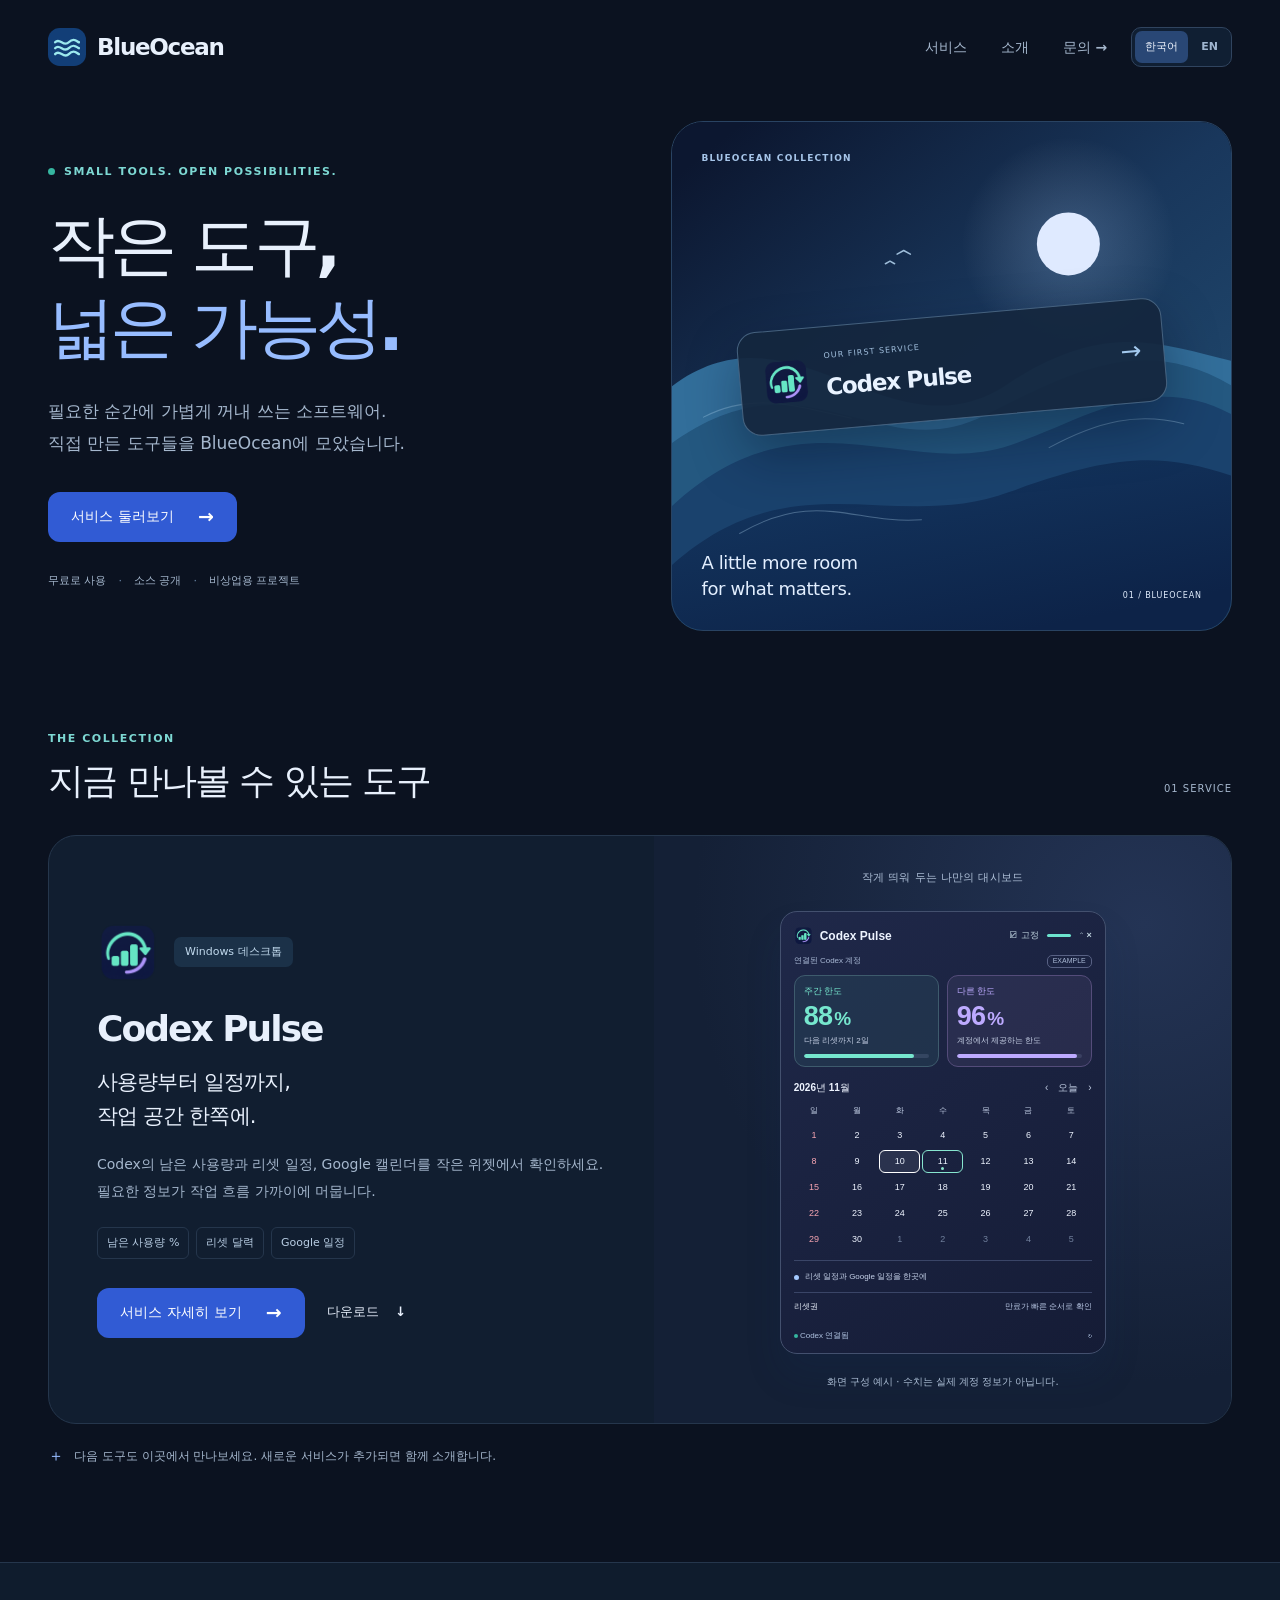
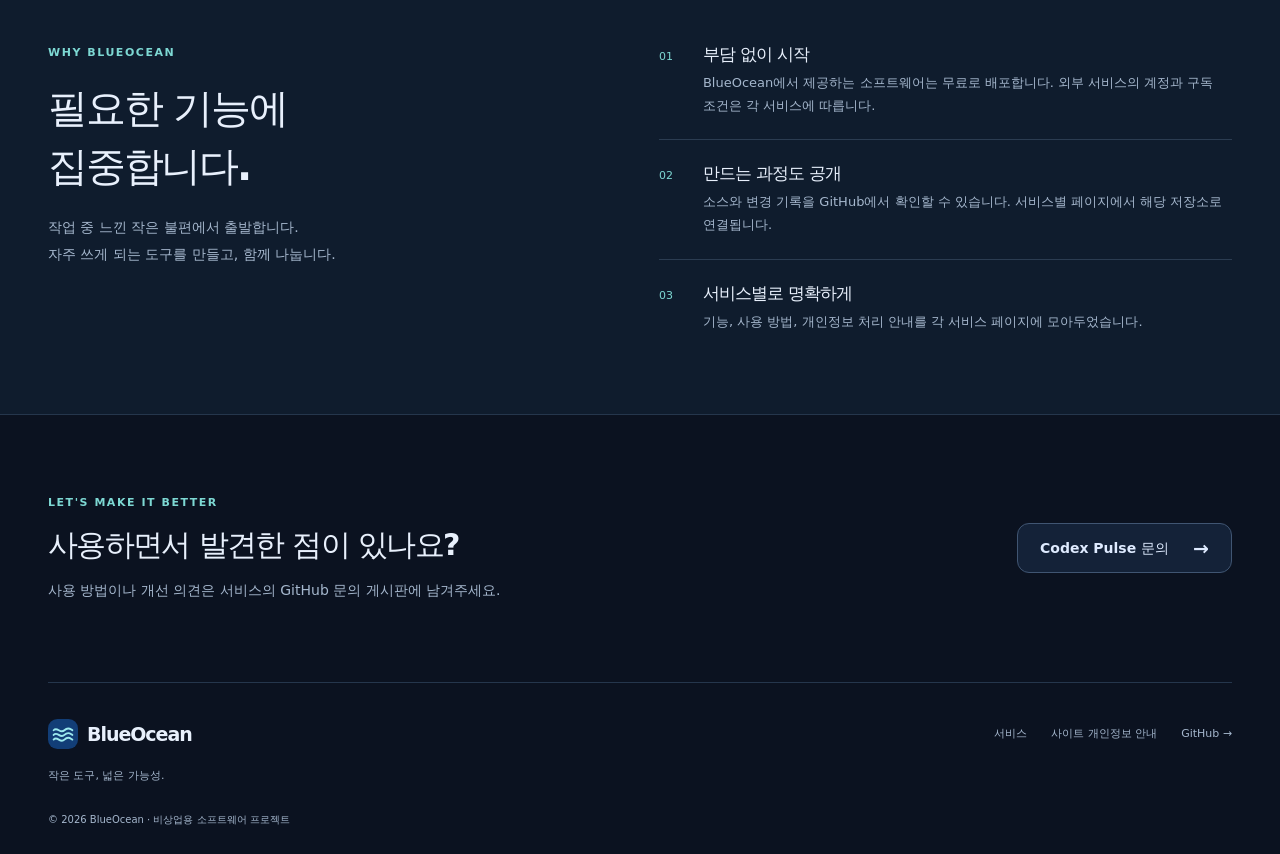
==== commit 20083167: "Remove decorative hero controls and unify navigation arrows" ====
--- a/public/index.html
+++ b/public/index.html
@@ -10,13 +10,13 @@
   <meta property="og:type" content="website">
   <title data-en="BlueOcean — Small tools, open possibilities">BlueOcean — 작은 도구, 넓은 가능성</title>
   <link rel="icon" href="assets/blueocean.svg" type="image/svg+xml">
-  <link rel="stylesheet" href="assets/styles.css?v=20261110-dark">
+  <link rel="stylesheet" href="assets/styles.css?v=20261110-clean">
 <script src="assets/language.js?v=20261110-dark" defer></script></head>
 <body>
   <a class="skip-link" href="#main" data-en="Skip to content">본문으로 이동</a>
   <header class="site-header shell">
     <a class="brand" href="./" aria-label="BlueOcean 홈" data-en-aria-label="BlueOcean home"><img src="assets/blueocean.svg" width="38" height="38" alt=""><span>BlueOcean</span></a>
-    <nav aria-label="주 메뉴" data-en-aria-label="Main navigation"><a href="#services" data-en="Services">서비스</a><a href="#about" data-en="About">소개</a><a href="#support" data-en="Contact&lt;span aria-hidden=&quot;true&quot;&gt; ↗&lt;/span&gt;">문의<span aria-hidden="true"> ↗</span></a></nav>
+    <nav aria-label="주 메뉴" data-en-aria-label="Main navigation"><a href="#services" data-en="Services">서비스</a><a href="#about" data-en="About">소개</a><a href="#support" data-en="Contact&lt;span aria-hidden=&quot;true&quot;&gt; →&lt;/span&gt;">문의<span aria-hidden="true"> →</span></a></nav>
   <div class="language-switch" role="group" aria-label="언어 선택" data-en-aria-label="Choose language"><button type="button" data-language="ko" lang="ko" aria-label="한국어로 보기" data-en-aria-label="View in Korean" aria-pressed="true">한국어</button><button type="button" data-language="en" lang="en" aria-label="영어로 보기" data-en-aria-label="View in English" aria-pressed="false">EN</button></div></header>
   <main id="main">
     <section class="home-hero shell" aria-labelledby="hero-title">
@@ -24,13 +24,13 @@
         <p class="eyebrow"><span class="status-dot" aria-hidden="true"></span> SMALL TOOLS. OPEN POSSIBILITIES.</p>
         <h1 id="hero-title" data-en="Small tools.&lt;br&gt;&lt;span&gt;Open possibilities.&lt;/span&gt;">작은 도구,<br><span>넓은 가능성.</span></h1>
         <p class="hero-description" data-en="Software to reach for when you need it.&lt;br class=&quot;desktop-break&quot;&gt; A collection of tools made and shared by BlueOcean.">필요한 순간에 가볍게 꺼내 쓰는 소프트웨어.<br class="desktop-break"> 직접 만든 도구들을 BlueOcean에 모았습니다.</p>
-        <a class="button primary" href="#services" data-en="Explore services &lt;span aria-hidden=&quot;true&quot;&gt;↘&lt;/span&gt;">서비스 둘러보기 <span aria-hidden="true">↘</span></a>
+        <a class="button primary" href="#services" data-en="Explore services &lt;span aria-hidden=&quot;true&quot;&gt;→&lt;/span&gt;">서비스 둘러보기 <span aria-hidden="true">→</span></a>
         <div class="hero-notes"><span data-en="Free to use">무료로 사용</span><span data-en="Public source code">소스 공개</span><span data-en="Non-commercial project">비상업용 프로젝트</span></div>
       </div>
       <div class="ocean-scene">
-        <img class="ocean-art" src="assets/ocean.svg?v=20261110-dark" alt="달빛과 갈매기, 여러 겹의 푸른 파도가 있는 밤바다 일러스트" data-en-alt="Layered blue ocean waves, birds, and moonlight beneath a dark sky" width="1100" height="1000" fetchpriority="high">
-        <div class="scene-topline"><span>BLUEOCEAN COLLECTION</span><span aria-hidden="true">↗</span></div>
-        <a class="floating-service" href="codexpulse/"><img src="assets/codexpulse.png" width="48" height="48" alt=""><span><small>OUR FIRST SERVICE</small><strong>Codex Pulse</strong></span><span class="floating-arrow" aria-hidden="true">↗</span></a>
+        <img class="ocean-art" src="assets/ocean.svg?v=20261110-clean" alt="달빛과 갈매기, 여러 겹의 푸른 파도가 있는 밤바다 일러스트" data-en-alt="Layered blue ocean waves, birds, and moonlight beneath a dark sky" width="1100" height="1000" fetchpriority="high">
+        <div class="scene-topline"><span>BLUEOCEAN COLLECTION</span></div>
+        <a class="floating-service" href="codexpulse/"><img src="assets/codexpulse.png" width="48" height="48" alt=""><span><small>OUR FIRST SERVICE</small><strong>Codex Pulse</strong></span><span class="floating-arrow" aria-hidden="true">→</span></a>
         <div class="scene-caption"><span>A little more room<br>for what matters.</span><span class="scene-coordinate">01 / BLUEOCEAN</span></div>
       </div>
     </section>
@@ -44,7 +44,7 @@
           <p class="service-summary" data-en="From usage to schedules,&lt;br&gt;at the edge of your workspace.">사용량부터 일정까지,<br>작업 공간 한쪽에.</p>
           <p class="body-copy" data-en="Keep remaining Codex usage, reset dates, and Google Calendar in a small widget. The information you need stays close to your work.">Codex의 남은 사용량과 리셋 일정, Google 캘린더를 작은 위젯에서 확인하세요. 필요한 정보가 작업 흐름 가까이에 머뭅니다.</p>
           <ul class="feature-tags" aria-label="주요 기능" data-en-aria-label="Key features"><li data-en="Remaining usage %">남은 사용량 %</li><li data-en="Reset calendar">리셋 달력</li><li data-en="Google events">Google 일정</li></ul>
-          <div class="actions"><a class="button primary" href="codexpulse/" data-en="Explore Codex Pulse &lt;span aria-hidden=&quot;true&quot;&gt;↗&lt;/span&gt;">서비스 자세히 보기 <span aria-hidden="true">↗</span></a><a class="text-link" href="codexpulse/#download" data-en="Download &lt;span aria-hidden=&quot;true&quot;&gt;↓&lt;/span&gt;">다운로드 <span aria-hidden="true">↓</span></a></div>
+          <div class="actions"><a class="button primary" href="codexpulse/" data-en="Explore Codex Pulse &lt;span aria-hidden=&quot;true&quot;&gt;→&lt;/span&gt;">서비스 자세히 보기 <span aria-hidden="true">→</span></a><a class="text-link" href="codexpulse/#download" data-en="Download &lt;span aria-hidden=&quot;true&quot;&gt;↓&lt;/span&gt;">다운로드 <span aria-hidden="true">↓</span></a></div>
         </div>
         <div class="product-stage">
           <span class="stage-label" data-en="Your small, always-nearby dashboard">작게 띄워 두는 나만의 대시보드</span>
@@ -69,8 +69,8 @@
       <div class="principles"><div><span>01</span><div><h3 data-en="Easy to get started">부담 없이 시작</h3><p data-en="Software offered by BlueOcean is distributed free of charge. External accounts and subscriptions are subject to each provider&#39;s terms.">BlueOcean에서 제공하는 소프트웨어는 무료로 배포합니다. 외부 서비스의 계정과 구독 조건은 각 서비스에 따릅니다.</p></div></div><div><span>02</span><div><h3 data-en="The work is public, too">만드는 과정도 공개</h3><p data-en="Explore source code and change history on GitHub. Each service page links to its own repository.">소스와 변경 기록을 GitHub에서 확인할 수 있습니다. 서비스별 페이지에서 해당 저장소로 연결됩니다.</p></div></div><div><span>03</span><div><h3 data-en="Clear information for each service">서비스별로 명확하게</h3><p data-en="Features, instructions, and privacy details are collected on each service&#39;s page.">기능, 사용 방법, 개인정보 처리 안내를 각 서비스 페이지에 모아두었습니다.</p></div></div></div>
     </div></section>
 
-    <section class="support-section shell" id="support" aria-labelledby="support-title"><div><p class="eyebrow">LET'S MAKE IT BETTER</p><h2 id="support-title" data-en="Found something worth sharing?">사용하면서 발견한 점이 있나요?</h2><p class="body-copy" data-en="Leave questions or suggestions on the service&#39;s GitHub issue board.">사용 방법이나 개선 의견은 서비스의 GitHub 문의 게시판에 남겨주세요.</p></div><a class="button secondary" href="https://github.com/BTL-LaserInnovation/CodexPulse/issues" data-en="Contact Codex Pulse &lt;span aria-hidden=&quot;true&quot;&gt;↗&lt;/span&gt;">Codex Pulse 문의 <span aria-hidden="true">↗</span></a></section>
+    <section class="support-section shell" id="support" aria-labelledby="support-title"><div><p class="eyebrow">LET'S MAKE IT BETTER</p><h2 id="support-title" data-en="Found something worth sharing?">사용하면서 발견한 점이 있나요?</h2><p class="body-copy" data-en="Leave questions or suggestions on the service&#39;s GitHub issue board.">사용 방법이나 개선 의견은 서비스의 GitHub 문의 게시판에 남겨주세요.</p></div><a class="button secondary" href="https://github.com/BTL-LaserInnovation/CodexPulse/issues" data-en="Contact Codex Pulse &lt;span aria-hidden=&quot;true&quot;&gt;→&lt;/span&gt;">Codex Pulse 문의 <span aria-hidden="true">→</span></a></section>
   </main>
-  <footer class="site-footer shell"><div><a class="brand" href="./"><img src="assets/blueocean.svg" width="30" height="30" alt=""><span>BlueOcean</span></a><p data-en="Small tools, open possibilities.">작은 도구, 넓은 가능성.</p></div><div class="footer-links"><a href="#services" data-en="Services">서비스</a><a href="privacy.html" data-en="Website privacy">사이트 개인정보 안내</a><a href="https://github.com/BTL-LaserInnovation">GitHub ↗</a></div><p class="copyright" data-en="&#169; 2026 BlueOcean &#183; A non-commercial software project">© 2026 BlueOcean · 비상업용 소프트웨어 프로젝트</p></footer>
+  <footer class="site-footer shell"><div><a class="brand" href="./"><img src="assets/blueocean.svg" width="30" height="30" alt=""><span>BlueOcean</span></a><p data-en="Small tools, open possibilities.">작은 도구, 넓은 가능성.</p></div><div class="footer-links"><a href="#services" data-en="Services">서비스</a><a href="privacy.html" data-en="Website privacy">사이트 개인정보 안내</a><a href="https://github.com/BTL-LaserInnovation">GitHub →</a></div><p class="copyright" data-en="&#169; 2026 BlueOcean &#183; A non-commercial software project">© 2026 BlueOcean · 비상업용 소프트웨어 프로젝트</p></footer>
 </body>
 </html>
--- a/public/assets/styles.css
+++ b/public/assets/styles.css
@@ -1,6 +1,6 @@
 @charset "UTF-8";
 :root{--ink:#162b42;--muted:#50657a;--blue:#1453a4;--blue-dark:#123e77;--teal:#077e86;--paper:#f8faf9;--line:#dce6e9;--soft:#edf4f5;--radius:28px;font-family:"Segoe UI","Malgun Gothic",system-ui,sans-serif;color-scheme:light;font-synthesis:none;text-rendering:optimizeLegibility}
-*{box-sizing:border-box}html{scroll-behavior:smooth;scroll-padding-top:30px}body{margin:0;background:var(--paper);color:var(--ink);line-height:1.75;-webkit-font-smoothing:antialiased}img{display:block;max-width:100%;height:auto}a{color:var(--blue);text-underline-offset:4px}a:hover{color:var(--teal)}a:focus-visible,summary:focus-visible{outline:3px solid #008eaa;outline-offset:6px;border-radius:6px}h1,h2,h3,p{margin-top:0}h1,h2,h3{line-height:1.3;letter-spacing:-.055em}p{word-break:keep-all;overflow-wrap:break-word}h2{font-size:clamp(28px,3.2vw,40px);font-weight:750}button,a{-webkit-tap-highlight-color:transparent}.shell{width:min(1200px,calc(100% - 96px));margin-inline:auto}.skip-link{position:absolute;top:-100px;left:20px;background:var(--ink);color:white;padding:12px 18px;z-index:10}.skip-link:focus{top:12px}.site-header{display:flex;justify-content:space-between;align-items:center;padding-block:27px;gap:24px}.brand{display:inline-flex;align-items:center;gap:11px;color:var(--ink);text-decoration:none;font-size:23px;letter-spacing:-.055em;font-weight:800;white-space:nowrap}.brand:hover{color:var(--blue)}.site-header nav{display:flex;align-items:center;gap:34px}.site-header nav a{color:var(--muted);text-decoration:none;font-size:14px;font-weight:600}.site-header nav a:hover{color:var(--blue)}.home-hero{display:grid;grid-template-columns:1.03fr 1fr;align-items:center;gap:46px;padding-top:27px;padding-bottom:98px}.hero-copy{padding-block:24px}.eyebrow{font-size:11px;font-weight:750;letter-spacing:.14em;color:var(--teal);margin-bottom:22px;display:flex;align-items:center;gap:9px}.status-dot{display:inline-block;width:7px;height:7px;background:#36b6a0;border-radius:50%;flex:none}.hero-copy h1{font-size:clamp(44px,5.25vw,70px);font-weight:800;line-height:1.23;letter-spacing:-.07em;margin-bottom:26px}.hero-copy h1 span{color:var(--blue)}.hero-description{font-size:17px;line-height:1.9;color:var(--muted);margin-bottom:32px}.button{display:inline-flex;align-items:center;justify-content:center;gap:24px;min-height:50px;padding:12px 22px;border-radius:12px;font-size:14px;font-weight:650;line-height:1.5;text-decoration:none;border:1px solid transparent;transition:background .2s,transform .2s}.button:hover{transform:translateY(-2px)}.button span{font-size:19px;line-height:1}.primary{background:var(--blue-dark);color:white}.primary:hover{background:#195a9d;color:white}.secondary{background:transparent;border-color:#b3c7d1;color:var(--ink)}.secondary:hover{background:#e9f1f4;color:var(--blue)}.hero-notes{display:flex;flex-wrap:wrap;gap:0;margin-top:29px;font-size:11px;color:var(--muted)}.hero-notes span+span:before{content:"·";margin-inline:12px;color:#849cae}.ocean-scene{position:relative;aspect-ratio:1.1;isolation:isolate}.ocean-art{width:100%;height:100%;object-fit:cover;border-radius:32px}.scene-topline{position:absolute;inset:30px 30px auto;display:flex;justify-content:space-between;align-items:center;font-size:9px;color:#2d617c;letter-spacing:.13em;font-weight:700}.scene-topline span:last-child{font-size:21px;font-weight:400}.floating-service{position:absolute;top:38%;left:12%;right:12%;display:flex;align-items:center;gap:15px;padding:22px;background:#ffffffed;border:1px solid #fff;border-radius:19px;box-shadow:0 20px 50px #123e7726;text-decoration:none;color:var(--ink);transform:rotate(-5deg);transition:transform .3s}.floating-service:hover{transform:rotate(-2deg) translateY(-4px);color:var(--blue)}.floating-service img{border-radius:12px}.floating-service small{display:block;color:#55768b;font-size:8px;letter-spacing:.13em;margin-bottom:4px}.floating-service strong{font-size:23px;letter-spacing:-.05em}.floating-arrow{margin-left:auto;font-size:25px;color:#32758f}.scene-caption{position:absolute;inset:auto 30px 30px;display:flex;align-items:flex-end;justify-content:space-between;color:#e5f7ff;font-size:18px;line-height:1.4;letter-spacing:-.02em}.scene-coordinate{font-size:8px;letter-spacing:.11em}.services-section{padding-bottom:95px}.section-heading{display:flex;justify-content:space-between;align-items:flex-end;gap:20px;margin-bottom:30px}.section-heading .eyebrow{margin-bottom:10px}.section-heading h2{margin:0;font-size:clamp(26px,3vw,36px)}.section-count{font-size:10px;letter-spacing:.1em;white-space:nowrap;color:var(--muted);padding-bottom:7px}.service-feature{display:grid;grid-template-columns:1.05fr 1fr;overflow:hidden;background:white;border:1px solid var(--line);border-radius:var(--radius)}.service-copy{padding:49px 48px;align-self:center}.service-identity{display:flex;align-items:center;gap:15px;margin-bottom:23px}.service-identity img{border-radius:16px}.tag{display:inline-block;padding:5px 11px;background:#edf5f7;color:#315e73;border-radius:7px;font-size:11px}.service-copy h3{font-size:36px;letter-spacing:-.055em;margin-bottom:13px}.service-summary{font-size:21px;line-height:1.6;letter-spacing:-.04em;margin-bottom:18px}.body-copy{font-size:14px;color:var(--muted);line-height:1.9}.feature-tags{display:flex;flex-wrap:wrap;gap:7px;list-style:none;padding:0;margin:23px 0 29px}.feature-tags li{font-size:11px;color:#426176;padding:5px 9px;border:1px solid var(--line);border-radius:6px}.actions{display:flex;align-items:center;flex-wrap:wrap;gap:22px}.text-link{font-size:13px;color:var(--ink);text-decoration:none;font-weight:650}.text-link span{margin-left:12px}.product-stage{display:flex;flex-direction:column;align-items:center;justify-content:center;padding:32px 24px;background:radial-gradient(ellipse at 85% 15%,#d9e2f4,transparent 65%),#eaf2f5;min-width:0}.stage-label{color:#516a80;font-size:11px;letter-spacing:.025em;margin-bottom:24px}.widget-preview{width:min(100%,326px);padding:14px 13px 11px;background:linear-gradient(145deg,#1f2849,#151c36);color:#eef4ff;border:1px solid #43506e;border-radius:17px;box-shadow:0 22px 35px #16305d26;font-family:"Segoe UI","Malgun Gothic",sans-serif;font-size:10px;line-height:1.5}.widget-title{display:flex;align-items:center;justify-content:space-between;gap:8px;font-weight:700;font-size:12px}.widget-title>span:first-child{display:flex;align-items:center;gap:7px}.widget-controls{font-size:9px;color:#c2d6e1;display:flex;align-items:center;gap:8px}.widget-controls i{display:inline-block;width:24px;height:3px;border-radius:10px;background:#6ce3ce}.widget-account{display:flex;justify-content:space-between;color:#a9b9d5;font-size:8px;padding:10px 0 7px}.widget-account>span{font-size:7px;border:1px solid #586184;padding:0 5px;border-radius:5px}.widget-limits{display:grid;grid-template-columns:1fr 1fr;gap:8px}.limit{padding:9px 9px 8px;border:1px solid #3e5b6d;background:#294a5b66;border-radius:11px;display:flex;flex-direction:column;gap:1px;min-width:0}.mint{color:#76e7ce}.violet{color:#bdaaff;background:#61558433;border-color:#544c7a}.limit>span:first-child{font-size:9px;font-weight:700}.limit strong{font-size:27px;letter-spacing:-.03em;line-height:1.3}.limit strong small{font-size:19px;margin-left:2px}.limit>span:nth-of-type(2){font-size:8px;color:#c7d1e6;white-space:normal}.progress{height:4px;background:#8093b333;border-radius:10px;margin-top:6px;overflow:hidden}.progress i{display:block;width:88%;height:100%;background:#76e7ce;border-radius:10px}.violet .progress i{width:96%;background:#bdaaff}.widget-month{display:flex;justify-content:space-between;margin-top:13px;margin-bottom:6px;font-size:10px}.widget-month>span{color:#c0cce2}.mini-calendar{display:grid;grid-template-columns:repeat(7,minmax(0,1fr));text-align:center;gap:3px 2px}.mini-calendar b{font-size:8px;font-weight:500;color:#c2cee5;padding:4px 0}.mini-calendar>span{position:relative;display:grid;place-items:center;height:23px;font-size:9px;border:1px solid transparent;border-radius:6px}.mini-calendar>span:nth-child(7n+1){color:#f8a6b3}.mini-calendar .selected{border-color:#fff;background:#ffffff12}.mini-calendar .reset-day{border-color:#87e6cf}.reset-day i{position:absolute;width:3px;height:3px;border-radius:50%;background:#8de8cf;bottom:2px}.mini-calendar .outside{color:#71809d}.widget-events{display:flex;align-items:center;gap:6px;border-top:1px solid #3a4567;padding-block:10px 9px;margin-top:9px;font-size:8px;color:#c8d4eb}.calendar-dot{width:5px;height:5px;background:#a4c9ff;border-radius:50%}.widget-reset{display:flex;justify-content:space-between;font-size:8px;padding-block:8px;border-top:1px solid #3a4567}.widget-reset>span{color:#b9c8e5}.widget-footer{display:flex;justify-content:space-between;font-size:8px;color:#afc2e0;padding-top:9px}.widget-footer .status-dot{width:4px;height:4px}.preview-caption{font-size:10px;color:#526a7c;margin:19px 0 0;text-align:center}.collection-note{display:flex;gap:10px;align-items:flex-start;font-size:12px;color:var(--muted);margin:22px 0 0}.collection-note>span{color:var(--blue);font-size:16px;line-height:1.3}.about-section{padding-block:80px;background:#edf3f3;border-block:1px solid var(--line)}.about-grid{display:grid;grid-template-columns:1fr 1.1fr;gap:90px}.about-grid h2{line-height:1.45;margin-bottom:19px}.about-grid .eyebrow{margin-bottom:17px}.principles>div{display:grid;grid-template-columns:24px 1fr;gap:20px;padding-block:22px;border-bottom:1px solid #cedee0}.principles>div:first-child{padding-top:0}.principles>div:last-child{border:0;padding-bottom:0}.principles>div>span{font-size:11px;color:var(--teal);padding-top:4px}.principles h3{font-size:17px;margin:0 0 7px}.principles p{font-size:13px;color:var(--muted);margin:0}.support-section{display:flex;align-items:center;justify-content:space-between;gap:40px;padding-block:78px}.support-section .eyebrow{margin-bottom:13px}.support-section h2{font-size:clamp(24px,3vw,30px);margin-bottom:13px}.support-section .body-copy{margin:0}.support-section>.button{flex:none}.site-footer{border-top:1px solid var(--line);padding-block:35px 26px;display:grid;grid-template-columns:1fr auto;gap:25px}.site-footer .brand{font-size:19px;gap:9px}.site-footer>div>p{font-size:11px;color:var(--muted);margin:8px 0 0}.footer-links{display:flex;gap:24px;align-items:flex-start;padding-top:6px}.footer-links a{font-size:11px;color:var(--muted);text-decoration:none}.footer-links a:hover{color:var(--blue)}.copyright{grid-column:1/-1;font-size:10px;color:var(--muted);margin:0}
+*{box-sizing:border-box}html{scroll-behavior:smooth;scroll-padding-top:30px}body{margin:0;background:var(--paper);color:var(--ink);line-height:1.75;-webkit-font-smoothing:antialiased}img{display:block;max-width:100%;height:auto}a{color:var(--blue);text-underline-offset:4px}a:hover{color:var(--teal)}a:focus-visible,summary:focus-visible{outline:3px solid #008eaa;outline-offset:6px;border-radius:6px}h1,h2,h3,p{margin-top:0}h1,h2,h3{line-height:1.3;letter-spacing:-.055em}p{word-break:keep-all;overflow-wrap:break-word}h2{font-size:clamp(28px,3.2vw,40px);font-weight:750}button,a{-webkit-tap-highlight-color:transparent}.shell{width:min(1200px,calc(100% - 96px));margin-inline:auto}.skip-link{position:absolute;top:-100px;left:20px;background:var(--ink);color:white;padding:12px 18px;z-index:10}.skip-link:focus{top:12px}.site-header{display:flex;justify-content:space-between;align-items:center;padding-block:27px;gap:24px}.brand{display:inline-flex;align-items:center;gap:11px;color:var(--ink);text-decoration:none;font-size:23px;letter-spacing:-.055em;font-weight:800;white-space:nowrap}.brand:hover{color:var(--blue)}.site-header nav{display:flex;align-items:center;gap:34px}.site-header nav a{color:var(--muted);text-decoration:none;font-size:14px;font-weight:600}.site-header nav a:hover{color:var(--blue)}.home-hero{display:grid;grid-template-columns:1.03fr 1fr;align-items:center;gap:46px;padding-top:27px;padding-bottom:98px}.hero-copy{padding-block:24px}.eyebrow{font-size:11px;font-weight:750;letter-spacing:.14em;color:var(--teal);margin-bottom:22px;display:flex;align-items:center;gap:9px}.status-dot{display:inline-block;width:7px;height:7px;background:#36b6a0;border-radius:50%;flex:none}.hero-copy h1{font-size:clamp(44px,5.25vw,70px);font-weight:800;line-height:1.23;letter-spacing:-.07em;margin-bottom:26px}.hero-copy h1 span{color:var(--blue)}.hero-description{font-size:17px;line-height:1.9;color:var(--muted);margin-bottom:32px}.button{display:inline-flex;align-items:center;justify-content:center;gap:24px;min-height:50px;padding:12px 22px;border-radius:12px;font-size:14px;font-weight:650;line-height:1.5;text-decoration:none;border:1px solid transparent;transition:background .2s,transform .2s}.button:hover{transform:translateY(-2px)}.button span{font-size:19px;line-height:1}.primary{background:var(--blue-dark);color:white}.primary:hover{background:#195a9d;color:white}.secondary{background:transparent;border-color:#b3c7d1;color:var(--ink)}.secondary:hover{background:#e9f1f4;color:var(--blue)}.hero-notes{display:flex;flex-wrap:wrap;gap:0;margin-top:29px;font-size:11px;color:var(--muted)}.hero-notes span+span:before{content:"·";margin-inline:12px;color:#849cae}.ocean-scene{position:relative;aspect-ratio:1.1;isolation:isolate}.ocean-art{width:100%;height:100%;object-fit:cover;border-radius:32px}.scene-topline{position:absolute;inset:30px 30px auto;display:flex;justify-content:space-between;align-items:center;font-size:9px;color:#2d617c;letter-spacing:.13em;font-weight:700}.floating-service{position:absolute;top:38%;left:12%;right:12%;display:flex;align-items:center;gap:15px;padding:22px;background:#ffffffed;border:1px solid #fff;border-radius:19px;box-shadow:0 20px 50px #123e7726;text-decoration:none;color:var(--ink);transform:rotate(-5deg);transition:transform .3s}.floating-service:hover{transform:rotate(-2deg) translateY(-4px);color:var(--blue)}.floating-service img{border-radius:12px}.floating-service small{display:block;color:#55768b;font-size:8px;letter-spacing:.13em;margin-bottom:4px}.floating-service strong{font-size:23px;letter-spacing:-.05em}.floating-arrow{margin-left:auto;font-size:25px;color:#32758f}.scene-caption{position:absolute;inset:auto 30px 30px;display:flex;align-items:flex-end;justify-content:space-between;color:#e5f7ff;font-size:18px;line-height:1.4;letter-spacing:-.02em}.scene-coordinate{font-size:8px;letter-spacing:.11em}.services-section{padding-bottom:95px}.section-heading{display:flex;justify-content:space-between;align-items:flex-end;gap:20px;margin-bottom:30px}.section-heading .eyebrow{margin-bottom:10px}.section-heading h2{margin:0;font-size:clamp(26px,3vw,36px)}.section-count{font-size:10px;letter-spacing:.1em;white-space:nowrap;color:var(--muted);padding-bottom:7px}.service-feature{display:grid;grid-template-columns:1.05fr 1fr;overflow:hidden;background:white;border:1px solid var(--line);border-radius:var(--radius)}.service-copy{padding:49px 48px;align-self:center}.service-identity{display:flex;align-items:center;gap:15px;margin-bottom:23px}.service-identity img{border-radius:16px}.tag{display:inline-block;padding:5px 11px;background:#edf5f7;color:#315e73;border-radius:7px;font-size:11px}.service-copy h3{font-size:36px;letter-spacing:-.055em;margin-bottom:13px}.service-summary{font-size:21px;line-height:1.6;letter-spacing:-.04em;margin-bottom:18px}.body-copy{font-size:14px;color:var(--muted);line-height:1.9}.feature-tags{display:flex;flex-wrap:wrap;gap:7px;list-style:none;padding:0;margin:23px 0 29px}.feature-tags li{font-size:11px;color:#426176;padding:5px 9px;border:1px solid var(--line);border-radius:6px}.actions{display:flex;align-items:center;flex-wrap:wrap;gap:22px}.text-link{font-size:13px;color:var(--ink);text-decoration:none;font-weight:650}.text-link span{margin-left:12px}.product-stage{display:flex;flex-direction:column;align-items:center;justify-content:center;padding:32px 24px;background:radial-gradient(ellipse at 85% 15%,#d9e2f4,transparent 65%),#eaf2f5;min-width:0}.stage-label{color:#516a80;font-size:11px;letter-spacing:.025em;margin-bottom:24px}.widget-preview{width:min(100%,326px);padding:14px 13px 11px;background:linear-gradient(145deg,#1f2849,#151c36);color:#eef4ff;border:1px solid #43506e;border-radius:17px;box-shadow:0 22px 35px #16305d26;font-family:"Segoe UI","Malgun Gothic",sans-serif;font-size:10px;line-height:1.5}.widget-title{display:flex;align-items:center;justify-content:space-between;gap:8px;font-weight:700;font-size:12px}.widget-title>span:first-child{display:flex;align-items:center;gap:7px}.widget-controls{font-size:9px;color:#c2d6e1;display:flex;align-items:center;gap:8px}.widget-controls i{display:inline-block;width:24px;height:3px;border-radius:10px;background:#6ce3ce}.widget-account{display:flex;justify-content:space-between;color:#a9b9d5;font-size:8px;padding:10px 0 7px}.widget-account>span{font-size:7px;border:1px solid #586184;padding:0 5px;border-radius:5px}.widget-limits{display:grid;grid-template-columns:1fr 1fr;gap:8px}.limit{padding:9px 9px 8px;border:1px solid #3e5b6d;background:#294a5b66;border-radius:11px;display:flex;flex-direction:column;gap:1px;min-width:0}.mint{color:#76e7ce}.violet{color:#bdaaff;background:#61558433;border-color:#544c7a}.limit>span:first-child{font-size:9px;font-weight:700}.limit strong{font-size:27px;letter-spacing:-.03em;line-height:1.3}.limit strong small{font-size:19px;margin-left:2px}.limit>span:nth-of-type(2){font-size:8px;color:#c7d1e6;white-space:normal}.progress{height:4px;background:#8093b333;border-radius:10px;margin-top:6px;overflow:hidden}.progress i{display:block;width:88%;height:100%;background:#76e7ce;border-radius:10px}.violet .progress i{width:96%;background:#bdaaff}.widget-month{display:flex;justify-content:space-between;margin-top:13px;margin-bottom:6px;font-size:10px}.widget-month>span{color:#c0cce2}.mini-calendar{display:grid;grid-template-columns:repeat(7,minmax(0,1fr));text-align:center;gap:3px 2px}.mini-calendar b{font-size:8px;font-weight:500;color:#c2cee5;padding:4px 0}.mini-calendar>span{position:relative;display:grid;place-items:center;height:23px;font-size:9px;border:1px solid transparent;border-radius:6px}.mini-calendar>span:nth-child(7n+1){color:#f8a6b3}.mini-calendar .selected{border-color:#fff;background:#ffffff12}.mini-calendar .reset-day{border-color:#87e6cf}.reset-day i{position:absolute;width:3px;height:3px;border-radius:50%;background:#8de8cf;bottom:2px}.mini-calendar .outside{color:#71809d}.widget-events{display:flex;align-items:center;gap:6px;border-top:1px solid #3a4567;padding-block:10px 9px;margin-top:9px;font-size:8px;color:#c8d4eb}.calendar-dot{width:5px;height:5px;background:#a4c9ff;border-radius:50%}.widget-reset{display:flex;justify-content:space-between;font-size:8px;padding-block:8px;border-top:1px solid #3a4567}.widget-reset>span{color:#b9c8e5}.widget-footer{display:flex;justify-content:space-between;font-size:8px;color:#afc2e0;padding-top:9px}.widget-footer .status-dot{width:4px;height:4px}.preview-caption{font-size:10px;color:#526a7c;margin:19px 0 0;text-align:center}.collection-note{display:flex;gap:10px;align-items:flex-start;font-size:12px;color:var(--muted);margin:22px 0 0}.collection-note>span{color:var(--blue);font-size:16px;line-height:1.3}.about-section{padding-block:80px;background:#edf3f3;border-block:1px solid var(--line)}.about-grid{display:grid;grid-template-columns:1fr 1.1fr;gap:90px}.about-grid h2{line-height:1.45;margin-bottom:19px}.about-grid .eyebrow{margin-bottom:17px}.principles>div{display:grid;grid-template-columns:24px 1fr;gap:20px;padding-block:22px;border-bottom:1px solid #cedee0}.principles>div:first-child{padding-top:0}.principles>div:last-child{border:0;padding-bottom:0}.principles>div>span{font-size:11px;color:var(--teal);padding-top:4px}.principles h3{font-size:17px;margin:0 0 7px}.principles p{font-size:13px;color:var(--muted);margin:0}.support-section{display:flex;align-items:center;justify-content:space-between;gap:40px;padding-block:78px}.support-section .eyebrow{margin-bottom:13px}.support-section h2{font-size:clamp(24px,3vw,30px);margin-bottom:13px}.support-section .body-copy{margin:0}.support-section>.button{flex:none}.site-footer{border-top:1px solid var(--line);padding-block:35px 26px;display:grid;grid-template-columns:1fr auto;gap:25px}.site-footer .brand{font-size:19px;gap:9px}.site-footer>div>p{font-size:11px;color:var(--muted);margin:8px 0 0}.footer-links{display:flex;gap:24px;align-items:flex-start;padding-top:6px}.footer-links a{font-size:11px;color:var(--muted);text-decoration:none}.footer-links a:hover{color:var(--blue)}.copyright{grid-column:1/-1;font-size:10px;color:var(--muted);margin:0}
 /* Service detail and policy pages share the BlueOcean navigation and typography. */
 .breadcrumb{display:flex;gap:10px;align-items:center;font-size:12px;color:var(--muted);padding-top:26px}.breadcrumb a{text-decoration:none}.product-hero{display:grid;grid-template-columns:1.05fr 1fr;gap:68px;align-items:center;padding-block:42px 70px}.product-heading{display:flex;align-items:center;gap:16px;margin-bottom:25px}.product-heading img{border-radius:18px}.product-heading .eyebrow{margin:0 0 6px}.product-heading>div>p:last-child{font-size:12px;color:var(--muted);margin:0}.product-hero h1{font-size:clamp(36px,4.4vw,58px);line-height:1.3;margin-bottom:23px}.product-hero .hero-description{font-size:16px;margin-bottom:24px}.product-hero .product-stage{border-radius:var(--radius);padding-block:35px}.download-note{font-size:11px;color:var(--muted);margin:18px 0 0}.detail-section{padding-block:58px;border-top:1px solid var(--line)}.detail-section>.eyebrow{margin-bottom:13px}.detail-section h2{margin-bottom:28px}.detail-grid{display:grid;grid-template-columns:repeat(3,1fr);gap:35px}.detail-grid h3{font-size:19px;margin-bottom:12px}.detail-grid .number{display:block;font-size:11px;color:var(--teal);margin-bottom:16px}.detail-grid p{font-size:14px;color:var(--muted);margin:0}.google-block{display:grid;grid-template-columns:.8fr 1.2fr;gap:65px}.google-block h2{font-size:31px}.notice{padding:18px 20px;border:1px solid #c5d8e9;background:#eef4fb;color:#365d7f;border-radius:12px;font-size:13px;margin:22px 0}.notice strong{color:var(--blue-dark)}.permissions{margin:0;padding:0;list-style:none}.permissions li{padding-block:17px;border-bottom:1px solid var(--line);font-size:13px;color:var(--muted)}.permissions li:first-child{padding-top:0}.permissions strong{display:block;color:var(--ink);font-size:14px;margin-bottom:4px}.detail-section a:not(.button){font-size:inherit}.download-panel{padding:40px;background:var(--blue-dark);border-radius:var(--radius);color:white;display:grid;grid-template-columns:1fr auto;gap:24px;align-items:center}.download-panel h2{margin:0 0 14px;font-size:30px}.download-panel p{color:#d3e6f7;font-size:14px;margin:0;max-width:620px}.download-panel .button{background:#c7edf0;color:#123d56;white-space:nowrap}.download-panel .button:hover{background:#e1f9f5}.requirements{display:flex;gap:10px 28px;flex-wrap:wrap;list-style:none;padding:0;margin:22px 0 0;color:var(--muted);font-size:12px}.requirements li:before{content:"✓";margin-right:7px;color:var(--teal)}.faq-list{max-width:900px}.faq-list details{padding:20px 0;border-bottom:1px solid var(--line)}.faq-list summary{cursor:pointer;font-size:15px;font-weight:650;padding-right:12px}.faq-list details p{font-size:14px;color:var(--muted);margin:16px 0 0}.service-disclaimer{font-size:11px;color:var(--muted);padding-block:26px 42px;margin:0}.policy{max-width:850px;padding-block:45px 70px}.policy h1{font-size:clamp(32px,4vw,46px);margin-bottom:14px}.policy .updated{font-size:12px;color:var(--muted);margin-bottom:30px}.policy h2{font-size:22px;margin-top:38px;margin-bottom:13px;letter-spacing:-.035em}.policy p,.policy li{font-size:14px;color:var(--muted)}.policy li{margin-block:10px}.policy strong{color:var(--ink)}.policy ul,.policy ol{padding-left:23px}.policy code{font-family:Consolas,monospace;font-size:12px;background:#eaf0f5;color:#315879;padding:2px 5px;border-radius:4px;overflow-wrap:anywhere}.policy .eyebrow{margin-bottom:16px}.policy-nav{display:flex;flex-wrap:wrap;gap:12px 24px;border-top:1px solid var(--line);margin-top:36px;padding-top:20px;font-size:13px}.simple-header{border-bottom:1px solid var(--line)}
 @media(min-width:1400px){.home-hero{gap:66px}.hero-copy h1{font-size:74px}}
